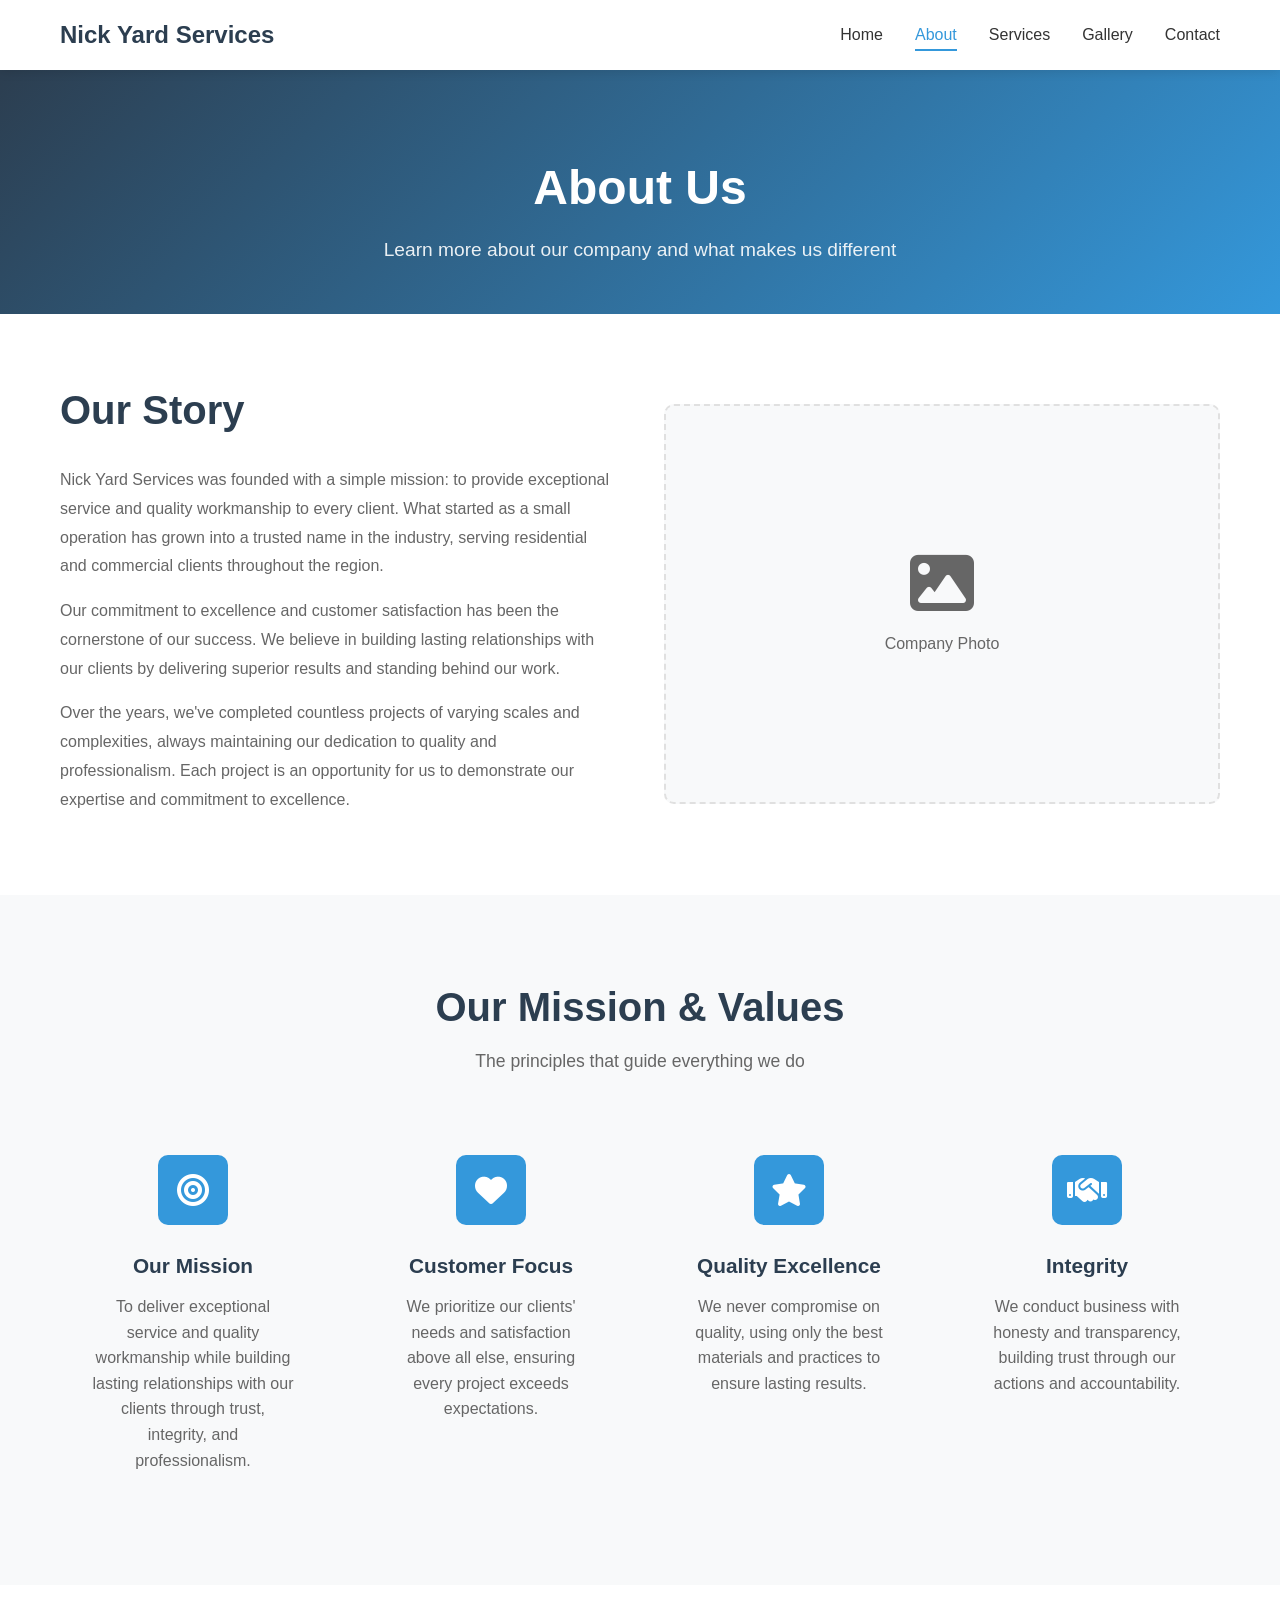
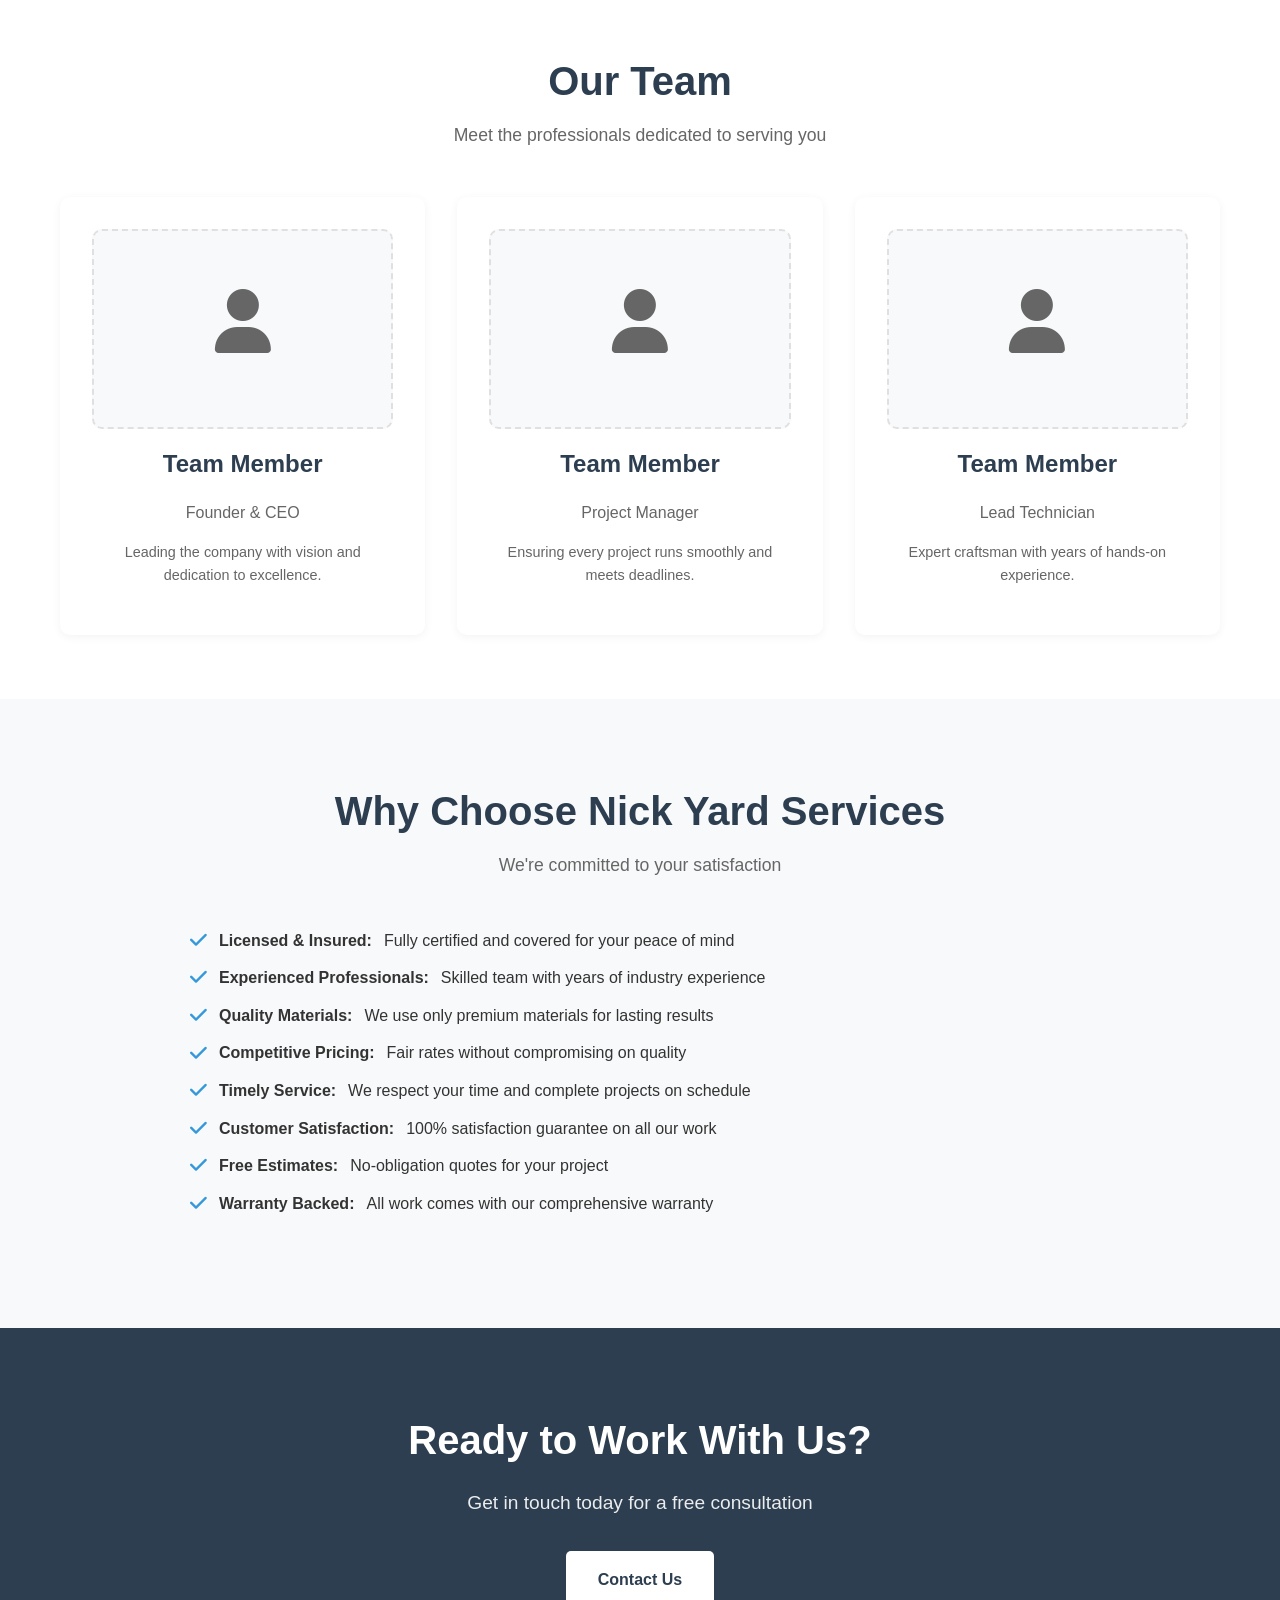
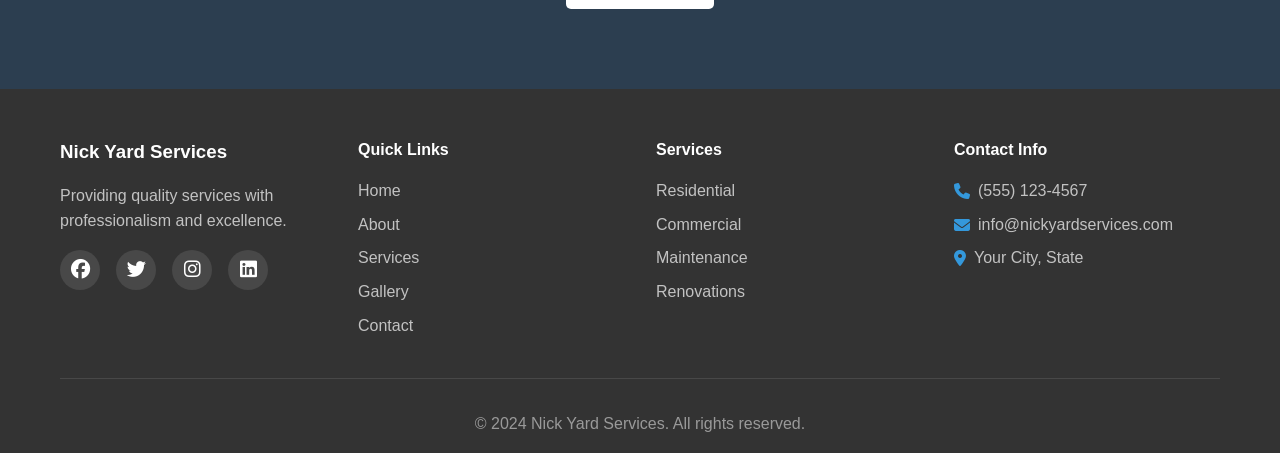
==== about.html @ c7e926fc "Refactor code: Remove inline styles and improve maintainability Co-authored-by: ItzKarthik82 <150165" ====
<!DOCTYPE html>
<html lang="en">
<head>
    <meta charset="UTF-8">
    <meta name="viewport" content="width=device-width, initial-scale=1.0">
    <meta name="description" content="Learn about Nick Yard Services - Our story, mission, and team">
    <title>About Us - Nick Yard Services</title>
    <link rel="stylesheet" href="css/style.css">
    <link rel="stylesheet" href="https://cdnjs.cloudflare.com/ajax/libs/font-awesome/6.4.0/css/all.min.css">
</head>
<body>
    <!-- Header -->
    <header class="header">
        <nav class="navbar">
            <div class="container">
                <div class="nav-wrapper">
                    <div class="logo">
                        <a href="index.html">
                            <h2>Nick Yard Services</h2>
                        </a>
                    </div>
                    <ul class="nav-menu">
                        <li><a href="index.html">Home</a></li>
                        <li><a href="about.html" class="active">About</a></li>
                        <li><a href="services.html">Services</a></li>
                        <li><a href="gallery.html">Gallery</a></li>
                        <li><a href="contact.html">Contact</a></li>
                    </ul>
                    <div class="hamburger">
                        <span></span>
                        <span></span>
                        <span></span>
                    </div>
                </div>
            </div>
        </nav>
    </header>

    <!-- Page Header -->
    <section class="page-header">
        <div class="container">
            <h1>About Us</h1>
            <p>Learn more about our company and what makes us different</p>
        </div>
    </section>

    <!-- About Content -->
    <section class="content-section">
        <div class="container">
            <div class="about-wrapper">
                <div class="about-content">
                    <h2>Our Story</h2>
                    <p>Nick Yard Services was founded with a simple mission: to provide exceptional service and quality workmanship to every client. What started as a small operation has grown into a trusted name in the industry, serving residential and commercial clients throughout the region.</p>
                    <p>Our commitment to excellence and customer satisfaction has been the cornerstone of our success. We believe in building lasting relationships with our clients by delivering superior results and standing behind our work.</p>
                    <p>Over the years, we've completed countless projects of varying scales and complexities, always maintaining our dedication to quality and professionalism. Each project is an opportunity for us to demonstrate our expertise and commitment to excellence.</p>
                </div>
                <div class="about-image">
                    <div class="image-placeholder">
                        <i class="fas fa-image"></i>
                        <p>Company Photo</p>
                    </div>
                </div>
            </div>
        </div>
    </section>

    <!-- Mission & Values -->
    <section class="why-choose">
        <div class="container">
            <div class="section-header">
                <h2>Our Mission & Values</h2>
                <p>The principles that guide everything we do</p>
            </div>
            <div class="features-grid">
                <div class="feature-item">
                    <div class="feature-icon">
                        <i class="fas fa-bullseye"></i>
                    </div>
                    <h3>Our Mission</h3>
                    <p>To deliver exceptional service and quality workmanship while building lasting relationships with our clients through trust, integrity, and professionalism.</p>
                </div>
                <div class="feature-item">
                    <div class="feature-icon">
                        <i class="fas fa-heart"></i>
                    </div>
                    <h3>Customer Focus</h3>
                    <p>We prioritize our clients' needs and satisfaction above all else, ensuring every project exceeds expectations.</p>
                </div>
                <div class="feature-item">
                    <div class="feature-icon">
                        <i class="fas fa-star"></i>
                    </div>
                    <h3>Quality Excellence</h3>
                    <p>We never compromise on quality, using only the best materials and practices to ensure lasting results.</p>
                </div>
                <div class="feature-item">
                    <div class="feature-icon">
                        <i class="fas fa-handshake"></i>
                    </div>
                    <h3>Integrity</h3>
                    <p>We conduct business with honesty and transparency, building trust through our actions and accountability.</p>
                </div>
            </div>
        </div>
    </section>

    <!-- Team Section -->
    <section class="content-section">
        <div class="container">
            <div class="section-header">
                <h2>Our Team</h2>
                <p>Meet the professionals dedicated to serving you</p>
            </div>
            <div class="services-grid">
                <div class="service-card">
                    <div class="image-placeholder" style="height: 200px; margin-bottom: 1rem;">
                        <i class="fas fa-user"></i>
                    </div>
                    <h3>Team Member</h3>
                    <p>Founder & CEO</p>
                    <p style="margin-top: 1rem; font-size: 0.9rem;">Leading the company with vision and dedication to excellence.</p>
                </div>
                <div class="service-card">
                    <div class="image-placeholder" style="height: 200px; margin-bottom: 1rem;">
                        <i class="fas fa-user"></i>
                    </div>
                    <h3>Team Member</h3>
                    <p>Project Manager</p>
                    <p style="margin-top: 1rem; font-size: 0.9rem;">Ensuring every project runs smoothly and meets deadlines.</p>
                </div>
                <div class="service-card">
                    <div class="image-placeholder" style="height: 200px; margin-bottom: 1rem;">
                        <i class="fas fa-user"></i>
                    </div>
                    <h3>Team Member</h3>
                    <p>Lead Technician</p>
                    <p style="margin-top: 1rem; font-size: 0.9rem;">Expert craftsman with years of hands-on experience.</p>
                </div>
            </div>
        </div>
    </section>

    <!-- Why Choose Us -->
    <section class="about bg-light-section">
        <div class="container">
            <div class="section-header">
                <h2>Why Choose Nick Yard Services</h2>
                <p>We're committed to your satisfaction</p>
            </div>
            <div class="content-wrapper">
                <div class="about-features">
                    <li><i class="fas fa-check"></i> <strong>Licensed & Insured:</strong> Fully certified and covered for your peace of mind</li>
                    <li><i class="fas fa-check"></i> <strong>Experienced Professionals:</strong> Skilled team with years of industry experience</li>
                    <li><i class="fas fa-check"></i> <strong>Quality Materials:</strong> We use only premium materials for lasting results</li>
                    <li><i class="fas fa-check"></i> <strong>Competitive Pricing:</strong> Fair rates without compromising on quality</li>
                    <li><i class="fas fa-check"></i> <strong>Timely Service:</strong> We respect your time and complete projects on schedule</li>
                    <li><i class="fas fa-check"></i> <strong>Customer Satisfaction:</strong> 100% satisfaction guarantee on all our work</li>
                    <li><i class="fas fa-check"></i> <strong>Free Estimates:</strong> No-obligation quotes for your project</li>
                    <li><i class="fas fa-check"></i> <strong>Warranty Backed:</strong> All work comes with our comprehensive warranty</li>
                </div>
            </div>
        </div>
    </section>

    <!-- CTA Section -->
    <section class="cta">
        <div class="container">
            <div class="cta-content">
                <h2>Ready to Work With Us?</h2>
                <p>Get in touch today for a free consultation</p>
                <a href="contact.html" class="btn btn-light">Contact Us</a>
            </div>
        </div>
    </section>

    <!-- Footer -->
    <footer class="footer">
        <div class="container">
            <div class="footer-grid">
                <div class="footer-column">
                    <h3>Nick Yard Services</h3>
                    <p>Providing quality services with professionalism and excellence.</p>
                    <div class="social-links">
                        <a href="#"><i class="fab fa-facebook"></i></a>
                        <a href="#"><i class="fab fa-twitter"></i></a>
                        <a href="#"><i class="fab fa-instagram"></i></a>
                        <a href="#"><i class="fab fa-linkedin"></i></a>
                    </div>
                </div>
                <div class="footer-column">
                    <h4>Quick Links</h4>
                    <ul>
                        <li><a href="index.html">Home</a></li>
                        <li><a href="about.html">About</a></li>
                        <li><a href="services.html">Services</a></li>
                        <li><a href="gallery.html">Gallery</a></li>
                        <li><a href="contact.html">Contact</a></li>
                    </ul>
                </div>
                <div class="footer-column">
                    <h4>Services</h4>
                    <ul>
                        <li><a href="services.html">Residential</a></li>
                        <li><a href="services.html">Commercial</a></li>
                        <li><a href="services.html">Maintenance</a></li>
                        <li><a href="services.html">Renovations</a></li>
                    </ul>
                </div>
                <div class="footer-column">
                    <h4>Contact Info</h4>
                    <ul class="contact-info">
                        <li><i class="fas fa-phone"></i> (555) 123-4567</li>
                        <li><i class="fas fa-envelope"></i> info@nickyardservices.com</li>
                        <li><i class="fas fa-map-marker-alt"></i> Your City, State</li>
                    </ul>
                </div>
            </div>
            <div class="footer-bottom">
                <p>&copy; 2024 Nick Yard Services. All rights reserved.</p>
            </div>
        </div>
    </footer>

    <script src="js/script.js"></script>
</body>
</html>
---- css/style.css ----
/* ===== CSS Reset & Base Styles ===== */
* {
    margin: 0;
    padding: 0;
    box-sizing: border-box;
}

:root {
    --primary-color: #2c3e50;
    --secondary-color: #3498db;
    --accent-color: #e74c3c;
    --text-dark: #333;
    --text-light: #666;
    --bg-light: #f8f9fa;
    --bg-white: #ffffff;
    --border-color: #e0e0e0;
    --transition: all 0.3s ease;
}

body {
    font-family: 'Segoe UI', Tahoma, Geneva, Verdana, sans-serif;
    line-height: 1.6;
    color: var(--text-dark);
    overflow-x: hidden;
}

.container {
    max-width: 1200px;
    margin: 0 auto;
    padding: 0 20px;
}

a {
    text-decoration: none;
    color: inherit;
    transition: var(--transition);
}

ul {
    list-style: none;
}

img {
    max-width: 100%;
    height: auto;
    display: block;
}

/* ===== Header & Navigation ===== */
.header {
    background: var(--bg-white);
    box-shadow: 0 2px 10px rgba(0, 0, 0, 0.1);
    position: sticky;
    top: 0;
    z-index: 1000;
}

.navbar {
    padding: 1rem 0;
}

.nav-wrapper {
    display: flex;
    justify-content: space-between;
    align-items: center;
}

.logo h2 {
    color: var(--primary-color);
    font-size: 1.5rem;
    font-weight: 700;
}

.logo a:hover h2 {
    color: var(--secondary-color);
}

.nav-menu {
    display: flex;
    gap: 2rem;
}

.nav-menu a {
    color: var(--text-dark);
    font-weight: 500;
    padding: 0.5rem 0;
    position: relative;
}

.nav-menu a::after {
    content: '';
    position: absolute;
    bottom: 0;
    left: 0;
    width: 0;
    height: 2px;
    background: var(--secondary-color);
    transition: var(--transition);
}

.nav-menu a:hover::after,
.nav-menu a.active::after {
    width: 100%;
}

.nav-menu a:hover,
.nav-menu a.active {
    color: var(--secondary-color);
}

.hamburger {
    display: none;
    flex-direction: column;
    cursor: pointer;
    gap: 5px;
}

.hamburger span {
    width: 25px;
    height: 3px;
    background: var(--primary-color);
    transition: var(--transition);
}

/* ===== Hero Section ===== */
.hero {
    position: relative;
    height: 600px;
    display: flex;
    align-items: center;
    justify-content: center;
    background: linear-gradient(135deg, var(--primary-color) 0%, var(--secondary-color) 100%);
    color: white;
    text-align: center;
}

.hero-overlay {
    position: absolute;
    top: 0;
    left: 0;
    width: 100%;
    height: 100%;
    background: rgba(0, 0, 0, 0.3);
}

.hero-content {
    position: relative;
    z-index: 1;
    max-width: 800px;
}

.hero-title {
    font-size: 3rem;
    font-weight: 700;
    margin-bottom: 1rem;
    animation: fadeInUp 0.8s ease;
}

.hero-subtitle {
    font-size: 1.25rem;
    margin-bottom: 2rem;
    opacity: 0.9;
    animation: fadeInUp 1s ease;
}

.hero-buttons {
    display: flex;
    gap: 1rem;
    justify-content: center;
    flex-wrap: wrap;
    animation: fadeInUp 1.2s ease;
}

@keyframes fadeInUp {
    from {
        opacity: 0;
        transform: translateY(30px);
    }
    to {
        opacity: 1;
        transform: translateY(0);
    }
}

/* ===== Buttons ===== */
.btn {
    display: inline-block;
    padding: 1rem 2rem;
    border-radius: 5px;
    font-weight: 600;
    cursor: pointer;
    transition: var(--transition);
    border: none;
    font-size: 1rem;
}

.btn-primary {
    background: var(--accent-color);
    color: white;
}

.btn-primary:hover {
    background: #c0392b;
    transform: translateY(-2px);
    box-shadow: 0 5px 15px rgba(231, 76, 60, 0.3);
}

.btn-secondary {
    background: transparent;
    color: white;
    border: 2px solid white;
}

.btn-secondary:hover {
    background: white;
    color: var(--primary-color);
}

.btn-light {
    background: white;
    color: var(--primary-color);
}

.btn-light:hover {
    background: var(--bg-light);
    transform: translateY(-2px);
}

/* ===== Sections ===== */
section {
    padding: 5rem 0;
}

.section-header {
    text-align: center;
    margin-bottom: 3rem;
}

.section-header h2 {
    font-size: 2.5rem;
    color: var(--primary-color);
    margin-bottom: 0.5rem;
}

.section-header p {
    font-size: 1.1rem;
    color: var(--text-light);
    max-width: 600px;
    margin: 0 auto;
}

/* ===== Services Section ===== */
.services {
    background: var(--bg-light);
}

.services-grid {
    display: grid;
    grid-template-columns: repeat(auto-fit, minmax(250px, 1fr));
    gap: 2rem;
}

.service-card {
    background: white;
    padding: 2rem;
    border-radius: 10px;
    text-align: center;
    transition: var(--transition);
    box-shadow: 0 2px 10px rgba(0, 0, 0, 0.05);
}

.service-card:hover {
    transform: translateY(-10px);
    box-shadow: 0 10px 30px rgba(0, 0, 0, 0.15);
}

.service-icon {
    width: 80px;
    height: 80px;
    margin: 0 auto 1.5rem;
    background: var(--secondary-color);
    border-radius: 50%;
    display: flex;
    align-items: center;
    justify-content: center;
    font-size: 2rem;
    color: white;
}

.service-card h3 {
    font-size: 1.5rem;
    margin-bottom: 1rem;
    color: var(--primary-color);
}

.service-card p {
    color: var(--text-light);
    margin-bottom: 1rem;
}

.service-link {
    color: var(--secondary-color);
    font-weight: 600;
    display: inline-flex;
    align-items: center;
    gap: 0.5rem;
}

.service-link:hover {
    gap: 1rem;
}

/* ===== About Section ===== */
.about-wrapper {
    display: grid;
    grid-template-columns: 1fr 1fr;
    gap: 3rem;
    align-items: center;
}

.about-content h2 {
    font-size: 2.5rem;
    color: var(--primary-color);
    margin-bottom: 1.5rem;
}

.about-content p {
    color: var(--text-light);
    margin-bottom: 1rem;
    line-height: 1.8;
}

.about-features {
    margin: 2rem 0;
}

.about-features li {
    display: flex;
    align-items: center;
    gap: 0.75rem;
    margin-bottom: 0.75rem;
    color: var(--text-dark);
}

.about-features i {
    color: var(--secondary-color);
    font-size: 1.2rem;
}

.about-image {
    display: flex;
    justify-content: center;
}

.image-placeholder {
    width: 100%;
    height: 400px;
    background: var(--bg-light);
    border-radius: 10px;
    display: flex;
    flex-direction: column;
    align-items: center;
    justify-content: center;
    color: var(--text-light);
    border: 2px dashed var(--border-color);
}

.image-placeholder i {
    font-size: 4rem;
    margin-bottom: 1rem;
}

/* ===== Why Choose Us Section ===== */
.why-choose {
    background: var(--bg-light);
}

.features-grid {
    display: grid;
    grid-template-columns: repeat(auto-fit, minmax(250px, 1fr));
    gap: 2rem;
}

.feature-item {
    text-align: center;
    padding: 2rem;
}

.feature-icon {
    width: 70px;
    height: 70px;
    margin: 0 auto 1.5rem;
    background: var(--secondary-color);
    border-radius: 10px;
    display: flex;
    align-items: center;
    justify-content: center;
    font-size: 2rem;
    color: white;
}

.feature-item h3 {
    font-size: 1.3rem;
    margin-bottom: 0.75rem;
    color: var(--primary-color);
}

.feature-item p {
    color: var(--text-light);
}

/* ===== Testimonials Section ===== */
.testimonials-grid {
    display: grid;
    grid-template-columns: repeat(auto-fit, minmax(300px, 1fr));
    gap: 2rem;
}

.testimonial-card {
    background: white;
    padding: 2rem;
    border-radius: 10px;
    box-shadow: 0 2px 10px rgba(0, 0, 0, 0.1);
}

.testimonial-rating {
    color: #ffc107;
    margin-bottom: 1rem;
    font-size: 1.2rem;
}

.testimonial-text {
    color: var(--text-dark);
    font-style: italic;
    margin-bottom: 1.5rem;
    line-height: 1.8;
}

.testimonial-author h4 {
    color: var(--primary-color);
    margin-bottom: 0.25rem;
}

.testimonial-author span {
    color: var(--text-light);
    font-size: 0.9rem;
}

/* ===== CTA Section ===== */
.cta {
    background: var(--primary-color);
    color: white;
    text-align: center;
}

.cta-content h2 {
    font-size: 2.5rem;
    margin-bottom: 1rem;
}

.cta-content p {
    font-size: 1.2rem;
    margin-bottom: 2rem;
    opacity: 0.9;
}

/* ===== Footer ===== */
.footer {
    background: var(--text-dark);
    color: white;
    padding: 3rem 0 1rem;
}

.footer-grid {
    display: grid;
    grid-template-columns: repeat(auto-fit, minmax(250px, 1fr));
    gap: 2rem;
    margin-bottom: 2rem;
}

.footer-column h3,
.footer-column h4 {
    margin-bottom: 1rem;
}

.footer-column p {
    color: rgba(255, 255, 255, 0.7);
    margin-bottom: 1rem;
}

.footer-column ul li {
    margin-bottom: 0.5rem;
}

.footer-column ul li a {
    color: rgba(255, 255, 255, 0.7);
}

.footer-column ul li a:hover {
    color: white;
    padding-left: 5px;
}

.social-links {
    display: flex;
    gap: 1rem;
    margin-top: 1rem;
}

.social-links a {
    width: 40px;
    height: 40px;
    background: rgba(255, 255, 255, 0.1);
    border-radius: 50%;
    display: flex;
    align-items: center;
    justify-content: center;
    font-size: 1.2rem;
}

.social-links a:hover {
    background: var(--secondary-color);
    transform: translateY(-3px);
}

.contact-info li {
    display: flex;
    align-items: center;
    gap: 0.5rem;
    color: rgba(255, 255, 255, 0.7);
    margin-bottom: 0.75rem;
}

.contact-info i {
    color: var(--secondary-color);
}

.footer-bottom {
    text-align: center;
    padding-top: 2rem;
    border-top: 1px solid rgba(255, 255, 255, 0.1);
}

.footer-bottom p {
    color: rgba(255, 255, 255, 0.5);
}

/* ===== Page-specific Styles ===== */
.page-header {
    background: linear-gradient(135deg, var(--primary-color) 0%, var(--secondary-color) 100%);
    color: white;
    padding: 5rem 0 3rem;
    text-align: center;
}

.page-header h1 {
    font-size: 3rem;
    margin-bottom: 0.5rem;
}

.page-header p {
    font-size: 1.2rem;
    opacity: 0.9;
}

.content-section {
    padding: 4rem 0;
}

.content-wrapper {
    max-width: 900px;
    margin: 0 auto;
}

/* ===== Gallery Grid ===== */
.gallery-grid {
    display: grid;
    grid-template-columns: repeat(auto-fill, minmax(300px, 1fr));
    gap: 1.5rem;
}

.gallery-item {
    position: relative;
    overflow: hidden;
    border-radius: 10px;
    height: 250px;
    cursor: pointer;
}

.gallery-item .image-placeholder {
    height: 100%;
    transition: var(--transition);
}

.gallery-item:hover .image-placeholder {
    transform: scale(1.1);
}

.gallery-filter {
    text-align: center;
    margin-bottom: 2rem;
}

.filter-btn {
    background: transparent;
    color: var(--primary-color);
    border: 2px solid var(--border-color);
    padding: 0.75rem 1.5rem;
    margin: 0.5rem;
    border-radius: 5px;
    cursor: pointer;
    font-size: 1rem;
    transition: var(--transition);
}

.filter-btn.active {
    background: var(--secondary-color);
    color: white;
    border: 2px solid var(--secondary-color);
}

.filter-btn:hover {
    background: var(--secondary-color);
    color: white;
    border-color: var(--secondary-color);
}

.gallery-info {
    padding: 1rem;
    text-align: center;
}

/* ===== Contact Form ===== */
.contact-container {
    display: grid;
    grid-template-columns: 1fr 1fr;
    gap: 3rem;
}

.contact-form {
    background: white;
    padding: 2rem;
    border-radius: 10px;
    box-shadow: 0 2px 10px rgba(0, 0, 0, 0.1);
}

.form-group {
    margin-bottom: 1.5rem;
}

.form-group label {
    display: block;
    margin-bottom: 0.5rem;
    color: var(--text-dark);
    font-weight: 500;
}

.form-group input,
.form-group textarea,
.form-group select {
    width: 100%;
    padding: 0.75rem;
    border: 1px solid var(--border-color);
    border-radius: 5px;
    font-family: inherit;
    font-size: 1rem;
    transition: var(--transition);
}

.form-group input:focus,
.form-group textarea:focus,
.form-group select:focus {
    outline: none;
    border-color: var(--secondary-color);
}

.form-group textarea {
    min-height: 150px;
    resize: vertical;
}

.contact-info-section {
    background: var(--bg-light);
    padding: 2rem;
    border-radius: 10px;
}

.contact-info-section h3 {
    color: var(--primary-color);
    margin-bottom: 1.5rem;
}

.contact-detail {
    display: flex;
    align-items: flex-start;
    gap: 1rem;
    margin-bottom: 1.5rem;
}

.contact-detail i {
    color: var(--secondary-color);
    font-size: 1.5rem;
    margin-top: 0.25rem;
}

.contact-detail-text h4 {
    color: var(--primary-color);
    margin-bottom: 0.25rem;
}

.contact-detail-text p {
    color: var(--text-light);
}

/* ===== Services Detail ===== */
.services-detail-grid {
    display: grid;
    grid-template-columns: repeat(auto-fit, minmax(300px, 1fr));
    gap: 2rem;
    margin-top: 3rem;
}

.service-detail-card {
    background: white;
    padding: 2rem;
    border-radius: 10px;
    box-shadow: 0 2px 10px rgba(0, 0, 0, 0.1);
}

.service-detail-card h3 {
    color: var(--primary-color);
    margin-bottom: 1rem;
    font-size: 1.5rem;
}

.service-detail-card ul {
    list-style: none;
}

.service-detail-card ul li {
    padding: 0.5rem 0;
    color: var(--text-light);
    display: flex;
    align-items: center;
    gap: 0.5rem;
}

.service-detail-card ul li::before {
    content: "✓";
    color: var(--secondary-color);
    font-weight: bold;
}

.bg-light-section {
    background: var(--bg-light);
}

/* ===== Responsive Design ===== */
@media (max-width: 768px) {
    .hamburger {
        display: flex;
    }

    .nav-menu {
        position: fixed;
        left: -100%;
        top: 70px;
        flex-direction: column;
        background: white;
        width: 100%;
        text-align: center;
        transition: 0.3s;
        box-shadow: 0 10px 27px rgba(0, 0, 0, 0.05);
        padding: 2rem 0;
        gap: 0;
    }

    .nav-menu.active {
        left: 0;
    }

    .nav-menu li {
        padding: 1rem 0;
    }

    .hero-title {
        font-size: 2rem;
    }

    .hero-subtitle {
        font-size: 1rem;
    }

    .section-header h2 {
        font-size: 2rem;
    }

    .about-wrapper {
        grid-template-columns: 1fr;
    }

    .contact-container {
        grid-template-columns: 1fr;
    }

    .page-header h1 {
        font-size: 2rem;
    }

    .services-grid,
    .features-grid,
    .testimonials-grid,
    .services-detail-grid {
        grid-template-columns: 1fr;
    }

    .gallery-grid {
        grid-template-columns: 1fr;
    }
}

@media (max-width: 480px) {
    .hero {
        height: 500px;
    }

    .hero-title {
        font-size: 1.5rem;
    }

    .hero-buttons {
        flex-direction: column;
    }

    .btn {
        width: 100%;
        text-align: center;
    }

    section {
        padding: 3rem 0;
    }

    .footer-grid {
        grid-template-columns: 1fr;
    }
}
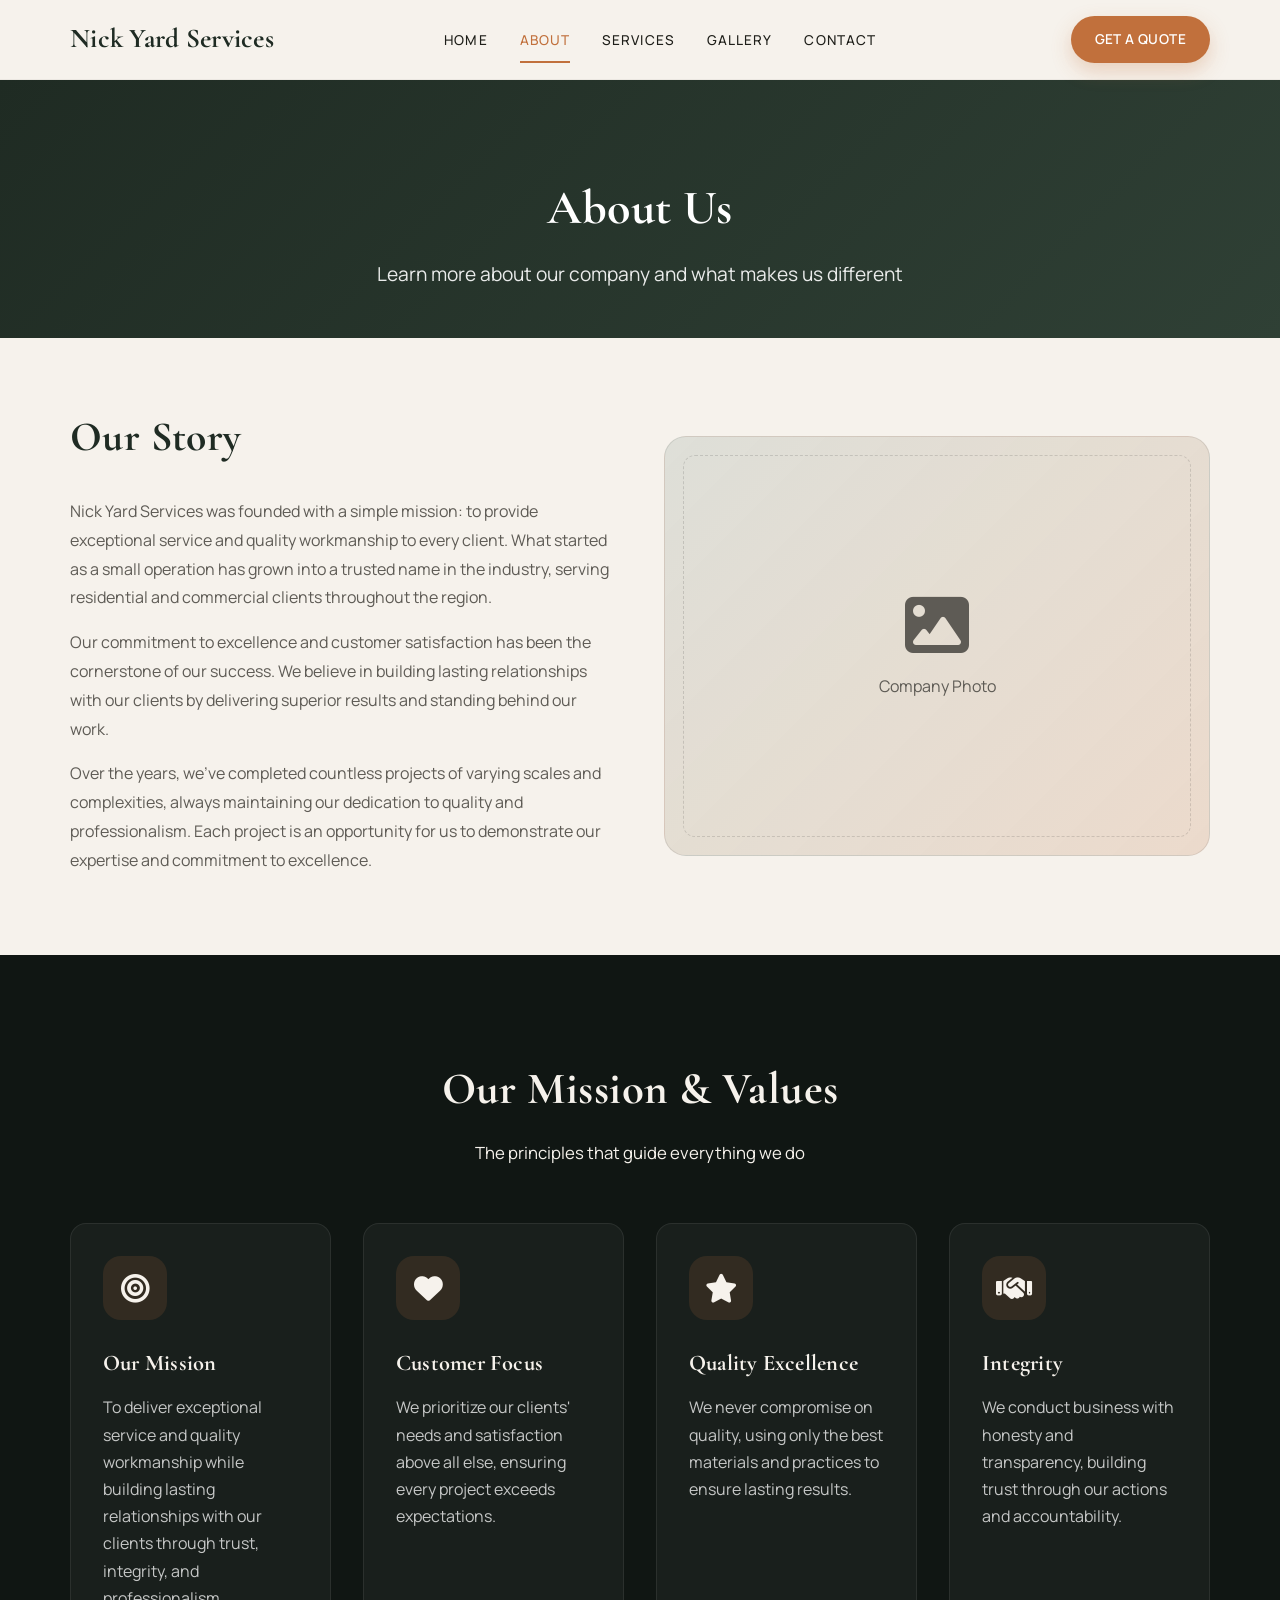
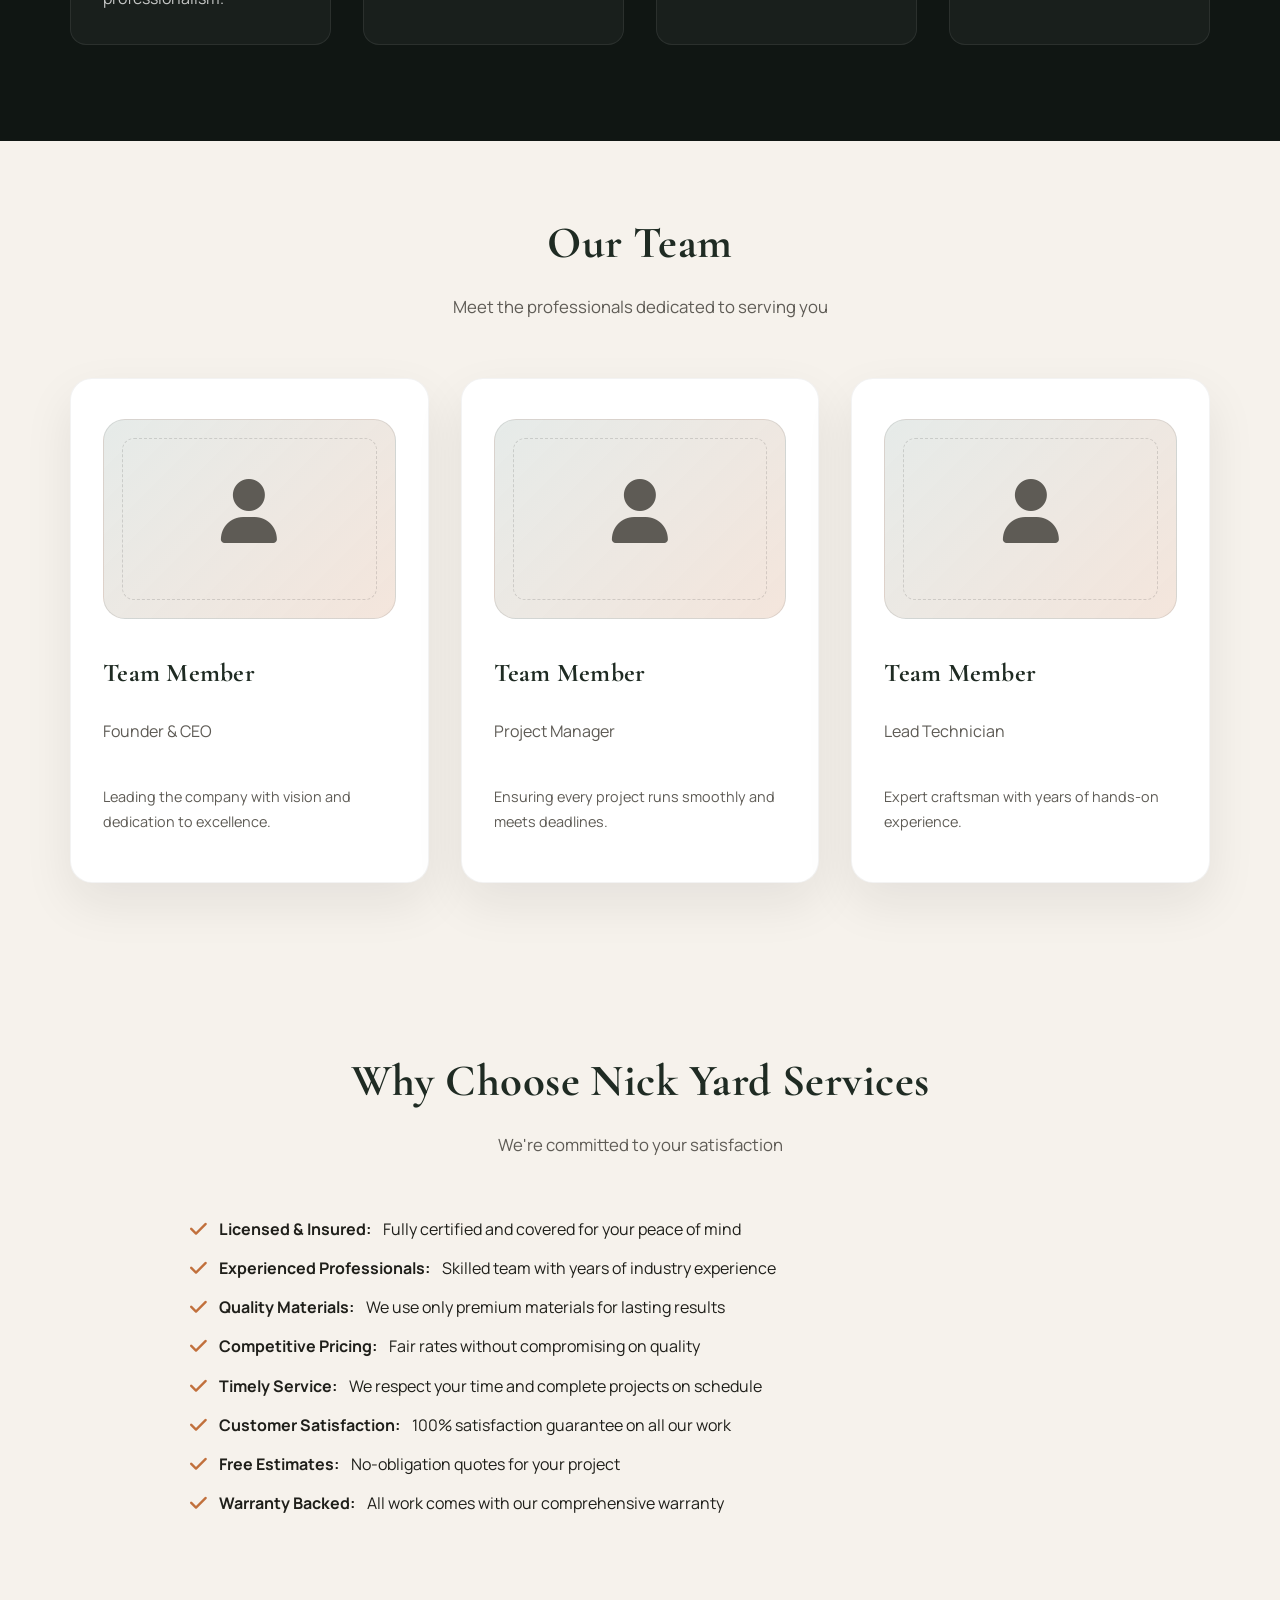
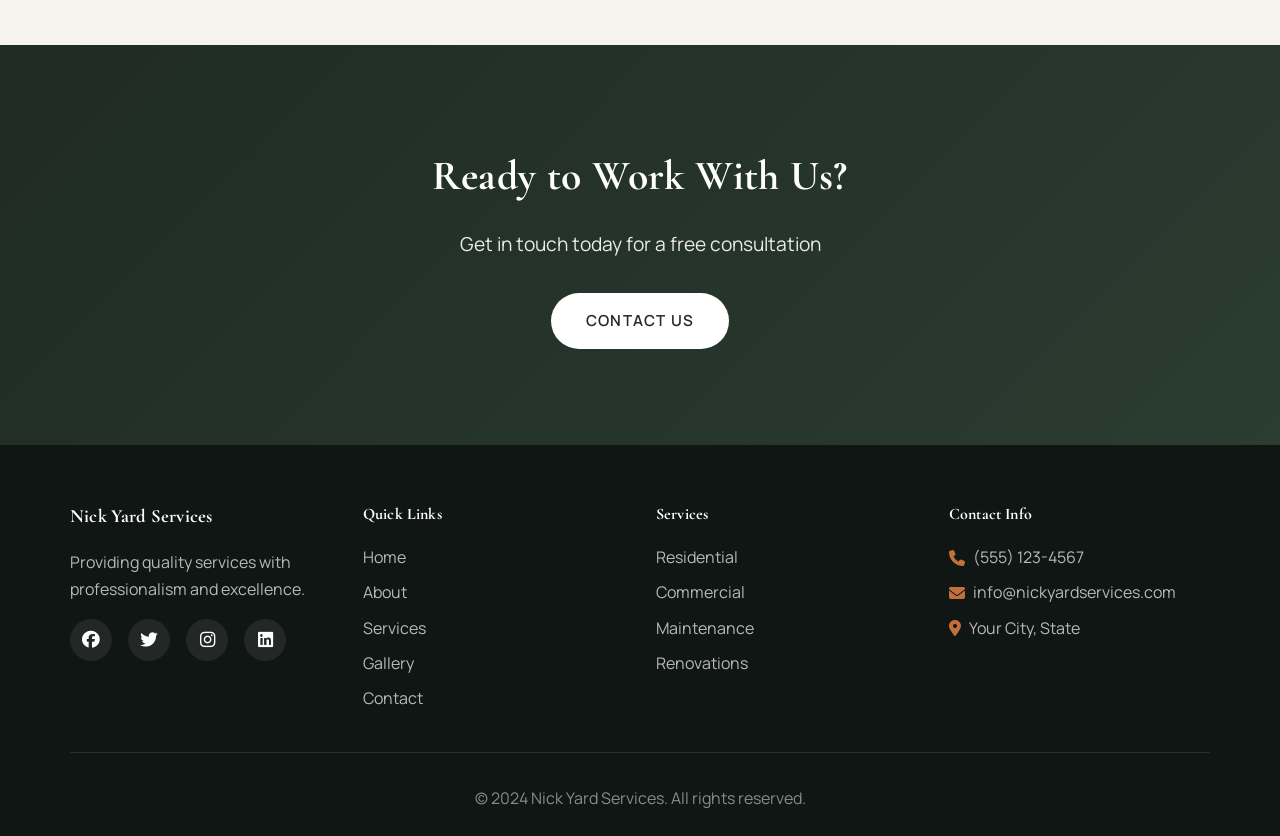
==== commit 537bca05: "Some Aesthetics added" ====
--- a/about.html
+++ b/about.html
@@ -6,6 +6,9 @@
     <meta name="description" content="Learn about Nick Yard Services - Our story, mission, and team">
     <title>About Us - Nick Yard Services</title>
     <link rel="stylesheet" href="css/style.css">
+    <link rel="preconnect" href="https://fonts.googleapis.com">
+    <link rel="preconnect" href="https://fonts.gstatic.com" crossorigin>
+    <link href="https://fonts.googleapis.com/css2?family=Cormorant+Garamond:wght@500;600;700&family=Manrope:wght@300;400;500;600;700&display=swap" rel="stylesheet">
     <link rel="stylesheet" href="https://cdnjs.cloudflare.com/ajax/libs/font-awesome/6.4.0/css/all.min.css">
 </head>
 <body>
@@ -26,6 +29,7 @@
                         <li><a href="gallery.html">Gallery</a></li>
                         <li><a href="contact.html">Contact</a></li>
                     </ul>
+                    <a href="contact.html" class="nav-cta">Get a Quote</a>
                     <div class="hamburger">
                         <span></span>
                         <span></span>
@@ -113,7 +117,7 @@
             </div>
             <div class="services-grid">
                 <div class="service-card">
-                    <div class="image-placeholder" style="height: 200px; margin-bottom: 1rem;">
+                    <div class="image-placeholder team-member-image">
                         <i class="fas fa-user"></i>
                     </div>
                     <h3>Team Member</h3>
@@ -121,7 +125,7 @@
                     <p style="margin-top: 1rem; font-size: 0.9rem;">Leading the company with vision and dedication to excellence.</p>
                 </div>
                 <div class="service-card">
-                    <div class="image-placeholder" style="height: 200px; margin-bottom: 1rem;">
+                    <div class="image-placeholder team-member-image">
                         <i class="fas fa-user"></i>
                     </div>
                     <h3>Team Member</h3>
@@ -129,7 +133,7 @@
                     <p style="margin-top: 1rem; font-size: 0.9rem;">Ensuring every project runs smoothly and meets deadlines.</p>
                 </div>
                 <div class="service-card">
-                    <div class="image-placeholder" style="height: 200px; margin-bottom: 1rem;">
+                    <div class="image-placeholder team-member-image">
                         <i class="fas fa-user"></i>
                     </div>
                     <h3>Team Member</h3>
--- a/css/style.css
+++ b/css/style.css
@@ -6,26 +6,41 @@
 }
 
 :root {
-    --primary-color: #2c3e50;
-    --secondary-color: #3498db;
-    --accent-color: #e74c3c;
-    --text-dark: #333;
-    --text-light: #666;
-    --bg-light: #f8f9fa;
+    --primary-color: #1f2b23;
+    --secondary-color: #c1703c;
+    --accent-color: #315a4a;
+    --text-dark: #1f1f1a;
+    --text-light: #5e5b55;
+    --bg-light: #f6f2ec;
     --bg-white: #ffffff;
-    --border-color: #e0e0e0;
+    --border-color: #e4dbd0;
+    --shadow-soft: 0 20px 50px rgba(24, 24, 24, 0.08);
+    --shadow-strong: 0 16px 40px rgba(24, 24, 24, 0.18);
+    --radius-lg: 22px;
+    --radius-md: 16px;
+    --radius-sm: 10px;
     --transition: all 0.3s ease;
 }
 
 body {
-    font-family: 'Segoe UI', Tahoma, Geneva, Verdana, sans-serif;
-    line-height: 1.6;
+    font-family: 'Manrope', 'Segoe UI', sans-serif;
+    line-height: 1.7;
     color: var(--text-dark);
+    background: var(--bg-light);
     overflow-x: hidden;
 }
 
+h1,
+h2,
+h3,
+h4,
+.logo h2 {
+    font-family: 'Cormorant Garamond', 'Times New Roman', serif;
+    letter-spacing: 0.01em;
+}
+
 .container {
-    max-width: 1200px;
+    max-width: 1180px;
     margin: 0 auto;
     padding: 0 20px;
 }
@@ -48,8 +63,9 @@
 
 /* ===== Header & Navigation ===== */
 .header {
-    background: var(--bg-white);
-    box-shadow: 0 2px 10px rgba(0, 0, 0, 0.1);
+    background: rgba(246, 242, 236, 0.92);
+    backdrop-filter: blur(10px);
+    border-bottom: 1px solid rgba(34, 34, 34, 0.05);
     position: sticky;
     top: 0;
     z-index: 1000;
@@ -63,11 +79,12 @@
     display: flex;
     justify-content: space-between;
     align-items: center;
+    gap: 1.5rem;
 }
 
 .logo h2 {
     color: var(--primary-color);
-    font-size: 1.5rem;
+    font-size: 1.7rem;
     font-weight: 700;
 }
 
@@ -85,12 +102,15 @@
     font-weight: 500;
     padding: 0.5rem 0;
     position: relative;
+    text-transform: uppercase;
+    letter-spacing: 0.08em;
+    font-size: 0.85rem;
 }
 
 .nav-menu a::after {
     content: '';
     position: absolute;
-    bottom: 0;
+    bottom: -6px;
     left: 0;
     width: 0;
     height: 2px;
@@ -108,6 +128,24 @@
     color: var(--secondary-color);
 }
 
+.nav-cta {
+    margin-left: 1.5rem;
+    padding: 0.75rem 1.5rem;
+    background: var(--secondary-color);
+    color: white;
+    border-radius: 999px;
+    font-weight: 600;
+    letter-spacing: 0.03em;
+    text-transform: uppercase;
+    font-size: 0.85rem;
+    box-shadow: 0 8px 20px rgba(193, 112, 60, 0.28);
+}
+
+.nav-cta:hover {
+    background: #a85f32;
+    transform: translateY(-1px);
+}
+
 .hamburger {
     display: none;
     flex-direction: column;
@@ -125,50 +163,167 @@
 /* ===== Hero Section ===== */
 .hero {
     position: relative;
-    height: 600px;
-    display: flex;
-    align-items: center;
-    justify-content: center;
-    background: linear-gradient(135deg, var(--primary-color) 0%, var(--secondary-color) 100%);
-    color: white;
-    text-align: center;
-}
-
-.hero-overlay {
+    padding: 7rem 0 6rem;
+    color: white;
+    overflow: hidden;
+    background: radial-gradient(circle at top left, rgba(193, 112, 60, 0.25), transparent 60%),
+        linear-gradient(135deg, #1f2b23 0%, #162019 50%, #0f1511 100%);
+}
+
+.hero::before {
+    content: '';
     position: absolute;
-    top: 0;
-    left: 0;
-    width: 100%;
-    height: 100%;
-    background: rgba(0, 0, 0, 0.3);
-}
-
-.hero-content {
+    width: 420px;
+    height: 420px;
+    right: -140px;
+    top: -120px;
+    background: radial-gradient(circle, rgba(255, 255, 255, 0.18), transparent 70%);
+    filter: blur(2px);
+}
+
+.hero::after {
+    content: '';
+    position: absolute;
+    width: 520px;
+    height: 520px;
+    left: -220px;
+    bottom: -240px;
+    border-radius: 50%;
+    background: radial-gradient(circle, rgba(193, 112, 60, 0.35), transparent 70%);
+}
+
+.hero-grid {
     position: relative;
     z-index: 1;
-    max-width: 800px;
+    display: grid;
+    grid-template-columns: minmax(0, 1.2fr) minmax(0, 0.8fr);
+    gap: 3rem;
+    align-items: center;
+}
+
+.hero-copy {
+    max-width: 600px;
 }
 
 .hero-title {
-    font-size: 3rem;
+    font-size: 3.4rem;
     font-weight: 700;
-    margin-bottom: 1rem;
+    margin-bottom: 1.5rem;
+    line-height: 1.05;
     animation: fadeInUp 0.8s ease;
 }
 
 .hero-subtitle {
-    font-size: 1.25rem;
-    margin-bottom: 2rem;
-    opacity: 0.9;
+    font-size: 1.15rem;
+    margin-bottom: 2.5rem;
+    opacity: 0.88;
     animation: fadeInUp 1s ease;
 }
 
 .hero-buttons {
     display: flex;
     gap: 1rem;
-    justify-content: center;
     flex-wrap: wrap;
     animation: fadeInUp 1.2s ease;
+}
+
+.hero-highlights {
+    margin-top: 2rem;
+    display: grid;
+    grid-template-columns: repeat(auto-fit, minmax(170px, 1fr));
+    gap: 1rem;
+}
+
+.highlight {
+    display: flex;
+    align-items: center;
+    gap: 0.75rem;
+    font-size: 0.95rem;
+    color: rgba(255, 255, 255, 0.85);
+}
+
+.highlight i {
+    width: 36px;
+    height: 36px;
+    border-radius: 50%;
+    background: rgba(255, 255, 255, 0.15);
+    display: flex;
+    align-items: center;
+    justify-content: center;
+    font-size: 0.95rem;
+}
+
+.hero-card {
+    background: rgba(255, 255, 255, 0.12);
+    border-radius: var(--radius-lg);
+    padding: 1.5rem;
+    border: 1px solid rgba(255, 255, 255, 0.15);
+    backdrop-filter: blur(6px);
+    animation: fadeInUp 1.1s ease;
+}
+
+.hero-card-inner {
+    background: rgba(16, 21, 17, 0.7);
+    border-radius: var(--radius-lg);
+    padding: 2rem;
+    display: grid;
+    gap: 1.5rem;
+}
+
+.hero-card-title {
+    text-transform: uppercase;
+    letter-spacing: 0.18em;
+    font-size: 0.75rem;
+    color: rgba(255, 255, 255, 0.7);
+}
+
+.hero-stats {
+    display: grid;
+    gap: 1.5rem;
+}
+
+.hero-stat {
+    display: flex;
+    flex-direction: column;
+    gap: 0.25rem;
+}
+
+.stat-value {
+    font-size: 2rem;
+    font-weight: 700;
+    color: #f6f2ec;
+}
+
+.stat-label {
+    text-transform: uppercase;
+    letter-spacing: 0.08em;
+    font-size: 0.75rem;
+    color: rgba(255, 255, 255, 0.65);
+}
+
+.hero-card-footer {
+    display: flex;
+    align-items: center;
+    gap: 0.75rem;
+    padding-top: 1rem;
+    border-top: 1px solid rgba(255, 255, 255, 0.12);
+    color: rgba(255, 255, 255, 0.8);
+    font-size: 0.95rem;
+}
+
+.eyebrow {
+    display: inline-flex;
+    align-items: center;
+    gap: 0.5rem;
+    text-transform: uppercase;
+    letter-spacing: 0.2em;
+    font-size: 0.75rem;
+    color: var(--accent-color);
+    margin-bottom: 1.2rem;
+}
+
+.hero .eyebrow {
+    color: rgba(255, 255, 255, 0.7);
 }
 
 @keyframes fadeInUp {
@@ -184,31 +339,35 @@
 
 /* ===== Buttons ===== */
 .btn {
-    display: inline-block;
-    padding: 1rem 2rem;
-    border-radius: 5px;
+    display: inline-flex;
+    align-items: center;
+    justify-content: center;
+    padding: 0.95rem 2.2rem;
+    border-radius: 999px;
     font-weight: 600;
     cursor: pointer;
     transition: var(--transition);
     border: none;
-    font-size: 1rem;
+    font-size: 0.95rem;
+    text-transform: uppercase;
+    letter-spacing: 0.08em;
 }
 
 .btn-primary {
-    background: var(--accent-color);
-    color: white;
+    background: var(--secondary-color);
+    color: white;
+    box-shadow: 0 12px 25px rgba(193, 112, 60, 0.35);
 }
 
 .btn-primary:hover {
-    background: #c0392b;
+    background: #a85f32;
     transform: translateY(-2px);
-    box-shadow: 0 5px 15px rgba(231, 76, 60, 0.3);
 }
 
 .btn-secondary {
     background: transparent;
     color: white;
-    border: 2px solid white;
+    border: 1px solid rgba(255, 255, 255, 0.6);
 }
 
 .btn-secondary:hover {
@@ -222,30 +381,30 @@
 }
 
 .btn-light:hover {
-    background: var(--bg-light);
+    background: #f1ebe2;
     transform: translateY(-2px);
 }
 
 /* ===== Sections ===== */
 section {
-    padding: 5rem 0;
+    padding: 6rem 0;
 }
 
 .section-header {
     text-align: center;
-    margin-bottom: 3rem;
+    margin-bottom: 3.5rem;
 }
 
 .section-header h2 {
-    font-size: 2.5rem;
-    color: var(--primary-color);
-    margin-bottom: 0.5rem;
+    font-size: 2.8rem;
+    color: var(--primary-color);
+    margin-bottom: 0.75rem;
 }
 
 .section-header p {
-    font-size: 1.1rem;
+    font-size: 1.05rem;
     color: var(--text-light);
-    max-width: 600px;
+    max-width: 640px;
     margin: 0 auto;
 }
 
@@ -262,44 +421,47 @@
 
 .service-card {
     background: white;
-    padding: 2rem;
-    border-radius: 10px;
-    text-align: center;
+    padding: 2.5rem 2rem;
+    border-radius: var(--radius-lg);
+    text-align: left;
     transition: var(--transition);
-    box-shadow: 0 2px 10px rgba(0, 0, 0, 0.05);
+    box-shadow: var(--shadow-soft);
+    border: 1px solid rgba(34, 34, 34, 0.05);
+    display: grid;
+    gap: 1rem;
 }
 
 .service-card:hover {
-    transform: translateY(-10px);
-    box-shadow: 0 10px 30px rgba(0, 0, 0, 0.15);
+    transform: translateY(-8px);
+    box-shadow: var(--shadow-strong);
 }
 
 .service-icon {
-    width: 80px;
-    height: 80px;
-    margin: 0 auto 1.5rem;
-    background: var(--secondary-color);
-    border-radius: 50%;
+    width: 70px;
+    height: 70px;
+    margin-bottom: 0.5rem;
+    background: rgba(49, 90, 74, 0.12);
+    border-radius: 18px;
     display: flex;
     align-items: center;
     justify-content: center;
-    font-size: 2rem;
-    color: white;
+    font-size: 1.8rem;
+    color: var(--accent-color);
 }
 
 .service-card h3 {
-    font-size: 1.5rem;
-    margin-bottom: 1rem;
+    font-size: 1.6rem;
+    margin-bottom: 0.5rem;
     color: var(--primary-color);
 }
 
 .service-card p {
     color: var(--text-light);
-    margin-bottom: 1rem;
+    margin-bottom: 0.5rem;
 }
 
 .service-link {
-    color: var(--secondary-color);
+    color: var(--accent-color);
     font-weight: 600;
     display: inline-flex;
     align-items: center;
@@ -319,7 +481,7 @@
 }
 
 .about-content h2 {
-    font-size: 2.5rem;
+    font-size: 2.6rem;
     color: var(--primary-color);
     margin-bottom: 1.5rem;
 }
@@ -354,15 +516,25 @@
 
 .image-placeholder {
     width: 100%;
-    height: 400px;
-    background: var(--bg-light);
-    border-radius: 10px;
+    height: 420px;
+    background: linear-gradient(135deg, rgba(49, 90, 74, 0.12), rgba(193, 112, 60, 0.18));
+    border-radius: var(--radius-lg);
     display: flex;
     flex-direction: column;
     align-items: center;
     justify-content: center;
     color: var(--text-light);
-    border: 2px dashed var(--border-color);
+    border: 1px solid rgba(34, 34, 34, 0.1);
+    position: relative;
+    overflow: hidden;
+}
+
+.image-placeholder::after {
+    content: '';
+    position: absolute;
+    inset: 18px;
+    border-radius: calc(var(--radius-lg) - 10px);
+    border: 1px dashed rgba(34, 34, 34, 0.15);
 }
 
 .image-placeholder i {
@@ -372,7 +544,14 @@
 
 /* ===== Why Choose Us Section ===== */
 .why-choose {
-    background: var(--bg-light);
+    background: #101613;
+    color: #f6f2ec;
+}
+
+.why-choose .section-header h2,
+.why-choose .section-header p,
+.why-choose .section-header .eyebrow {
+    color: #f6f2ec;
 }
 
 .features-grid {
@@ -382,31 +561,35 @@
 }
 
 .feature-item {
-    text-align: center;
+    text-align: left;
     padding: 2rem;
+    border-radius: var(--radius-md);
+    background: rgba(255, 255, 255, 0.04);
+    border: 1px solid rgba(255, 255, 255, 0.08);
 }
 
 .feature-icon {
-    width: 70px;
-    height: 70px;
-    margin: 0 auto 1.5rem;
-    background: var(--secondary-color);
-    border-radius: 10px;
+    width: 64px;
+    height: 64px;
+    margin: 0 0 1.5rem;
+    background: rgba(193, 112, 60, 0.15);
+    border-radius: 18px;
     display: flex;
     align-items: center;
     justify-content: center;
-    font-size: 2rem;
-    color: white;
-}
+    font-size: 1.8rem;
+    color: #f6f2ec;
+}
+
 
 .feature-item h3 {
-    font-size: 1.3rem;
+    font-size: 1.4rem;
     margin-bottom: 0.75rem;
-    color: var(--primary-color);
+    color: #f6f2ec;
 }
 
 .feature-item p {
-    color: var(--text-light);
+    color: rgba(255, 255, 255, 0.75);
 }
 
 /* ===== Testimonials Section ===== */
@@ -418,15 +601,16 @@
 
 .testimonial-card {
     background: white;
-    padding: 2rem;
-    border-radius: 10px;
-    box-shadow: 0 2px 10px rgba(0, 0, 0, 0.1);
+    padding: 2.5rem;
+    border-radius: var(--radius-lg);
+    box-shadow: var(--shadow-soft);
+    border: 1px solid rgba(34, 34, 34, 0.05);
 }
 
 .testimonial-rating {
-    color: #ffc107;
+    color: #f0b35a;
     margin-bottom: 1rem;
-    font-size: 1.2rem;
+    font-size: 1.1rem;
 }
 
 .testimonial-text {
@@ -448,13 +632,13 @@
 
 /* ===== CTA Section ===== */
 .cta {
-    background: var(--primary-color);
+    background: linear-gradient(135deg, #1f2b23 0%, #2b3c31 100%);
     color: white;
     text-align: center;
 }
 
 .cta-content h2 {
-    font-size: 2.5rem;
+    font-size: 2.6rem;
     margin-bottom: 1rem;
 }
 
@@ -466,9 +650,9 @@
 
 /* ===== Footer ===== */
 .footer {
-    background: var(--text-dark);
-    color: white;
-    padding: 3rem 0 1rem;
+    background: #101613;
+    color: white;
+    padding: 3.5rem 0 1.5rem;
 }
 
 .footer-grid {
@@ -508,14 +692,14 @@
 }
 
 .social-links a {
-    width: 40px;
-    height: 40px;
-    background: rgba(255, 255, 255, 0.1);
+    width: 42px;
+    height: 42px;
+    background: rgba(255, 255, 255, 0.08);
     border-radius: 50%;
     display: flex;
     align-items: center;
     justify-content: center;
-    font-size: 1.2rem;
+    font-size: 1.1rem;
 }
 
 .social-links a:hover {
@@ -547,9 +731,9 @@
 
 /* ===== Page-specific Styles ===== */
 .page-header {
-    background: linear-gradient(135deg, var(--primary-color) 0%, var(--secondary-color) 100%);
-    color: white;
-    padding: 5rem 0 3rem;
+    background: linear-gradient(135deg, #1f2b23 0%, #2f4035 100%);
+    color: white;
+    padding: 5.5rem 0 3rem;
     text-align: center;
 }
 
@@ -604,19 +788,21 @@
 .filter-btn {
     background: transparent;
     color: var(--primary-color);
-    border: 2px solid var(--border-color);
-    padding: 0.75rem 1.5rem;
+    border: 1px solid var(--border-color);
+    padding: 0.75rem 1.6rem;
     margin: 0.5rem;
-    border-radius: 5px;
+    border-radius: 999px;
     cursor: pointer;
-    font-size: 1rem;
+    font-size: 0.95rem;
+    letter-spacing: 0.08em;
+    text-transform: uppercase;
     transition: var(--transition);
 }
 
 .filter-btn.active {
     background: var(--secondary-color);
     color: white;
-    border: 2px solid var(--secondary-color);
+    border: 1px solid var(--secondary-color);
 }
 
 .filter-btn:hover {
@@ -639,9 +825,9 @@
 
 .contact-form {
     background: white;
-    padding: 2rem;
-    border-radius: 10px;
-    box-shadow: 0 2px 10px rgba(0, 0, 0, 0.1);
+    padding: 2.5rem;
+    border-radius: var(--radius-lg);
+    box-shadow: var(--shadow-soft);
 }
 
 .form-group {
@@ -722,9 +908,9 @@
 
 .service-detail-card {
     background: white;
-    padding: 2rem;
-    border-radius: 10px;
-    box-shadow: 0 2px 10px rgba(0, 0, 0, 0.1);
+    padding: 2.25rem;
+    border-radius: var(--radius-lg);
+    box-shadow: var(--shadow-soft);
 }
 
 .service-detail-card h3 {
@@ -753,6 +939,86 @@
 
 .bg-light-section {
     background: var(--bg-light);
+}
+
+.section-title-centered {
+    text-align: center;
+    color: var(--primary-color);
+    margin-bottom: 3rem;
+}
+
+.process-step-icon {
+    background: var(--secondary-color) !important;
+}
+
+.gallery-item-title {
+    color: var(--primary-color);
+}
+
+.gallery-item-description {
+    color: var(--text-light);
+    font-size: 0.9rem;
+}
+
+.team-member-image {
+    height: 200px;
+    margin-bottom: 1rem;
+}
+
+.form-heading {
+    color: var(--primary-color);
+    margin-bottom: 1.5rem;
+}
+
+.btn-full-width {
+    width: 100%;
+}
+
+.form-success {
+    background: #27ae60;
+    color: white;
+    padding: 1rem;
+    border-radius: 5px;
+    margin-top: 1rem;
+    text-align: center;
+}
+
+.form-error {
+    background: var(--accent-color);
+    color: white;
+    padding: 1rem;
+    border-radius: 5px;
+    margin-top: 1rem;
+    text-align: center;
+}
+
+.back-to-top {
+    position: fixed;
+    bottom: 30px;
+    right: 30px;
+    background: var(--secondary-color);
+    color: white;
+    border: none;
+    width: 50px;
+    height: 50px;
+    border-radius: 50%;
+    cursor: pointer;
+    display: none;
+    align-items: center;
+    justify-content: center;
+    font-size: 1.1rem;
+    box-shadow: 0 10px 20px rgba(193, 112, 60, 0.3);
+    transition: var(--transition);
+    z-index: 999;
+}
+
+.back-to-top:hover {
+    transform: translateY(-5px);
+    background: var(--primary-color);
+}
+
+.back-to-top.show {
+    display: flex;
 }
 
 /* ===== Responsive Design ===== */
@@ -766,7 +1032,7 @@
         left: -100%;
         top: 70px;
         flex-direction: column;
-        background: white;
+        background: rgba(246, 242, 236, 0.98);
         width: 100%;
         text-align: center;
         transition: 0.3s;
@@ -775,6 +1041,14 @@
         gap: 0;
     }
 
+    .nav-cta {
+        display: none;
+    }
+
+    .hero-grid {
+        grid-template-columns: 1fr;
+    }
+
     .nav-menu.active {
         left: 0;
     }
@@ -784,7 +1058,7 @@
     }
 
     .hero-title {
-        font-size: 2rem;
+        font-size: 2.4rem;
     }
 
     .hero-subtitle {
@@ -792,7 +1066,7 @@
     }
 
     .section-header h2 {
-        font-size: 2rem;
+        font-size: 2.2rem;
     }
 
     .about-wrapper {
@@ -821,11 +1095,11 @@
 
 @media (max-width: 480px) {
     .hero {
-        height: 500px;
+        padding: 5.5rem 0 4rem;
     }
 
     .hero-title {
-        font-size: 1.5rem;
+        font-size: 2rem;
     }
 
     .hero-buttons {
@@ -838,7 +1112,7 @@
     }
 
     section {
-        padding: 3rem 0;
+        padding: 4rem 0;
     }
 
     .footer-grid {
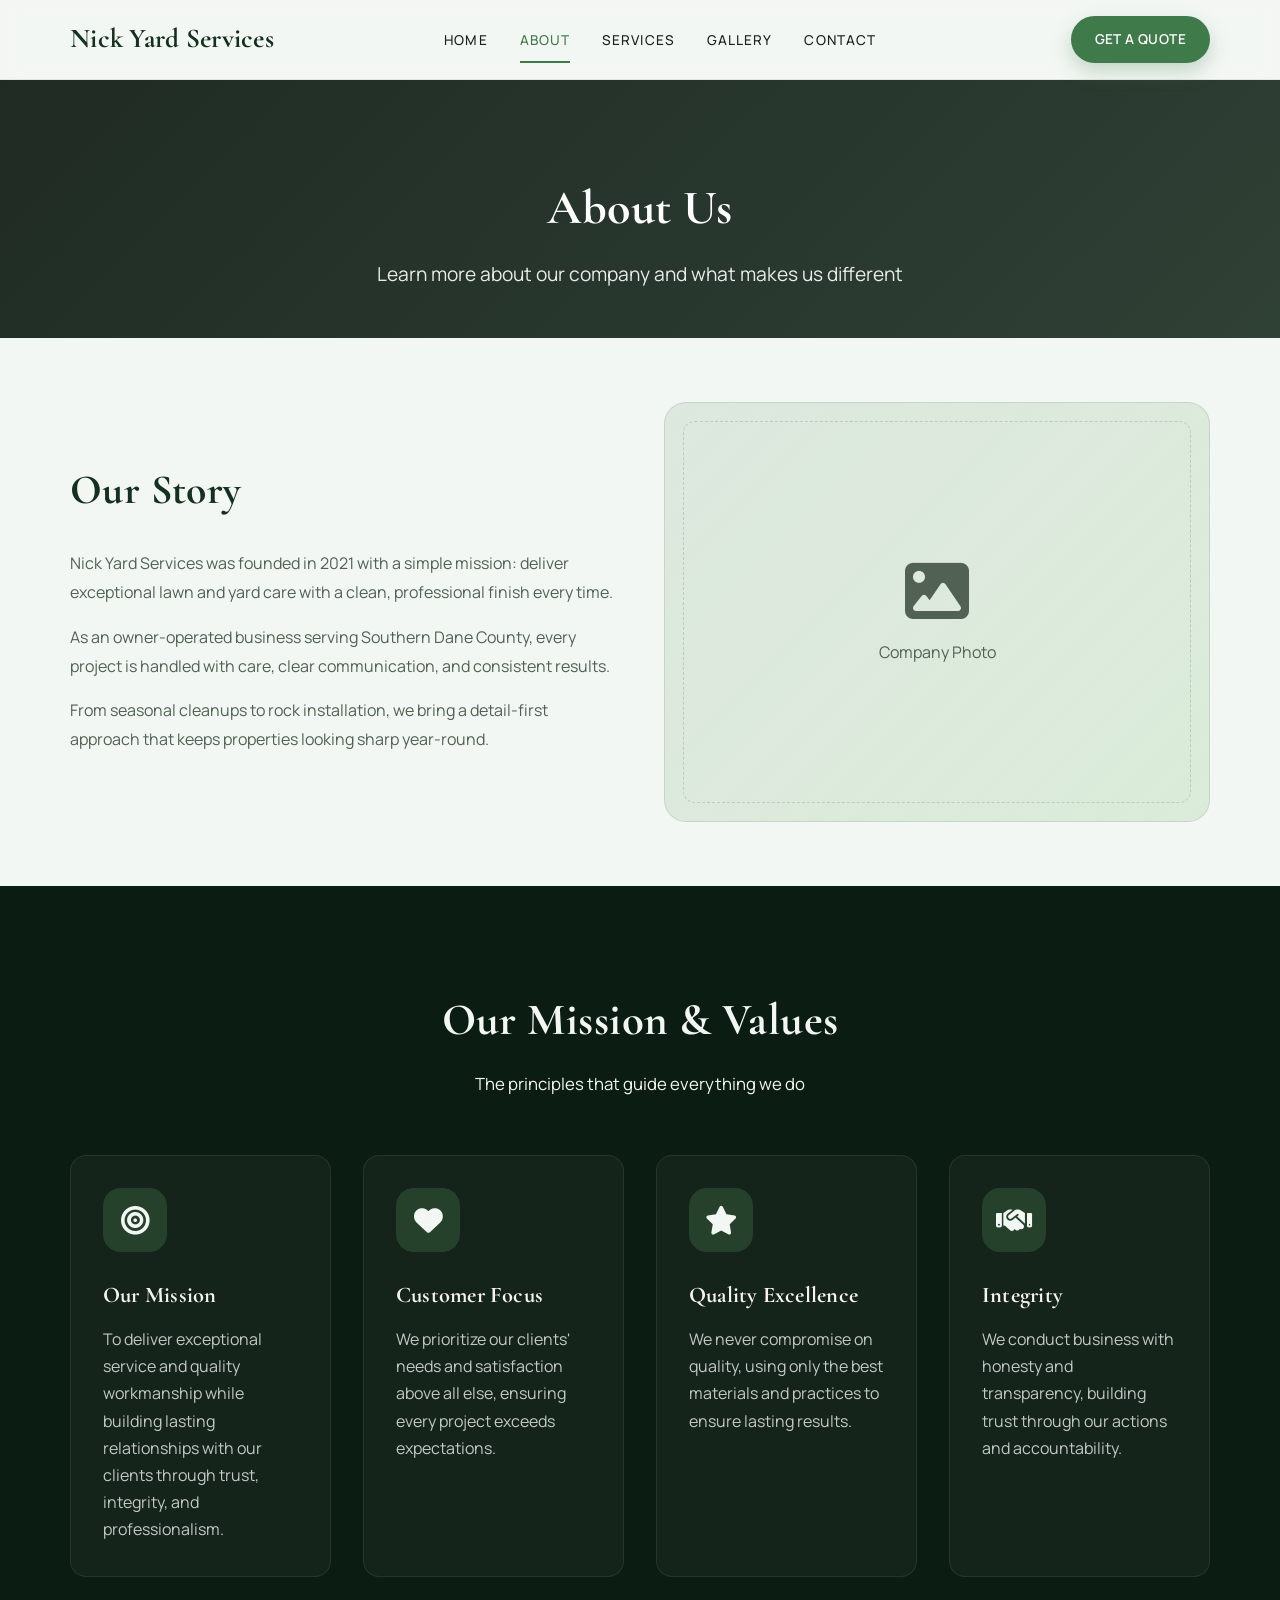
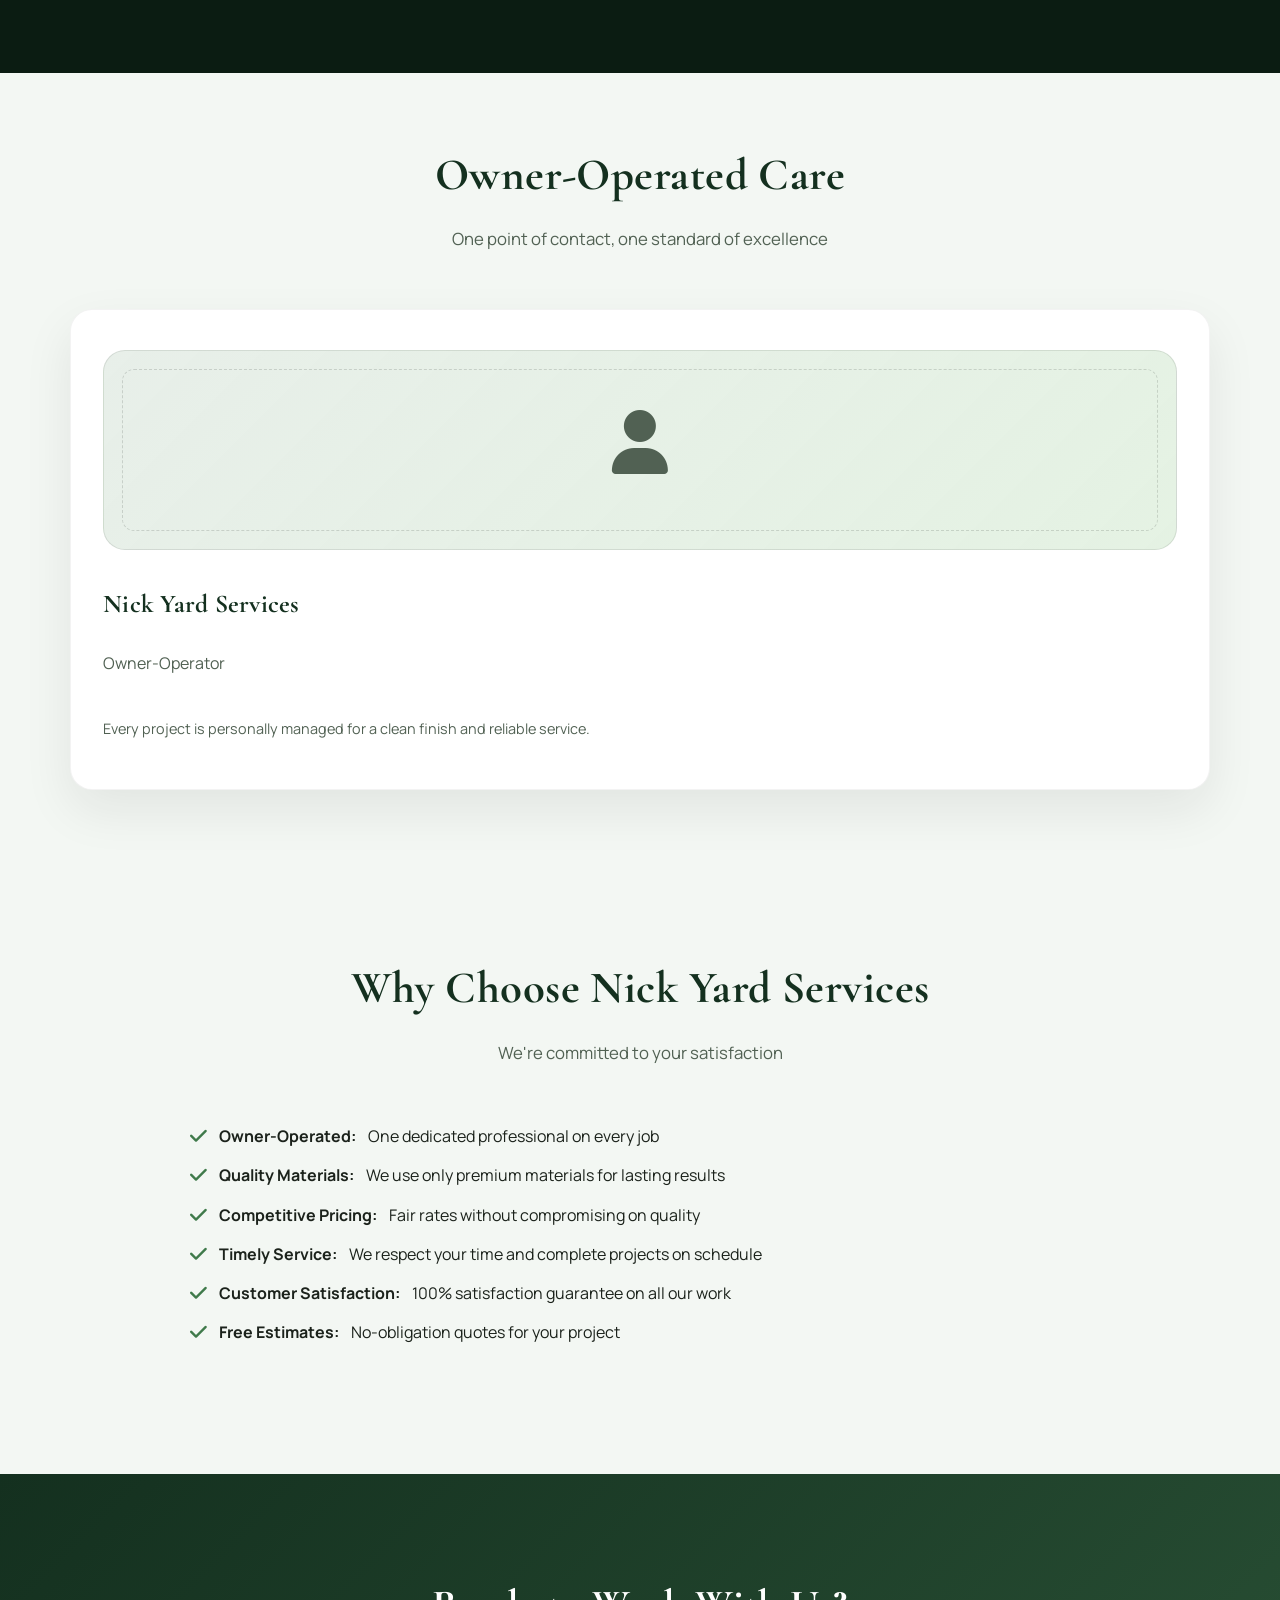
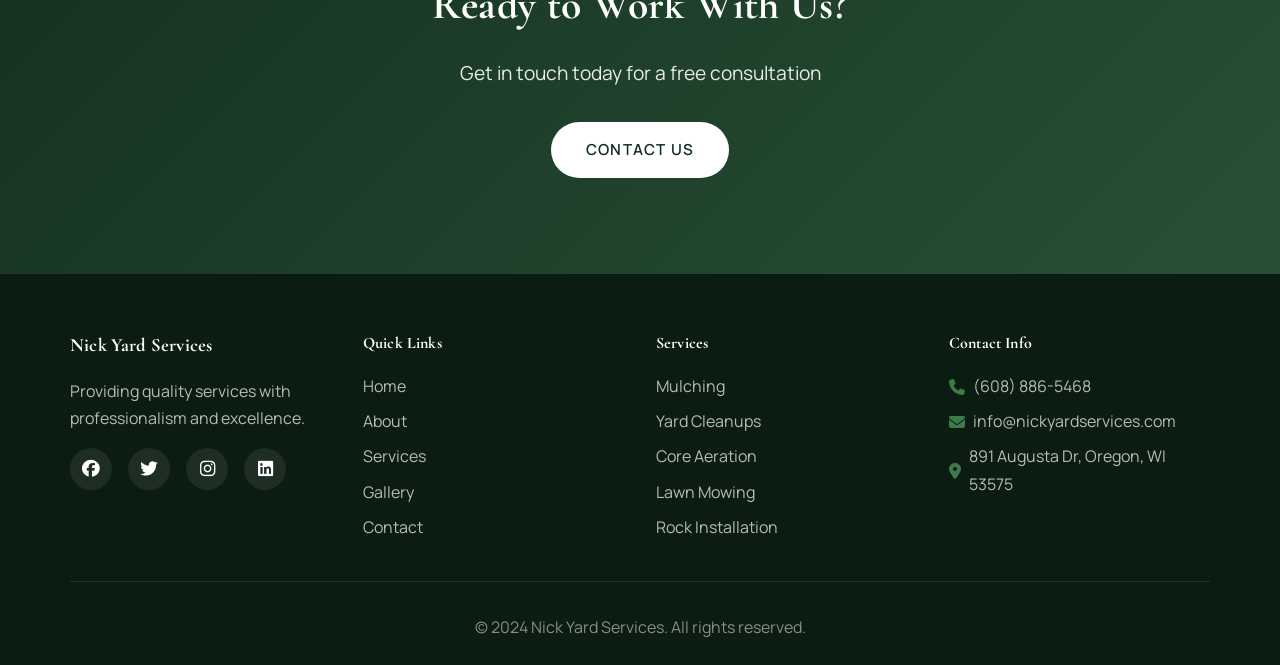
==== commit dc10a829: "Basic Information included." ====
--- a/about.html
+++ b/about.html
@@ -3,7 +3,7 @@
 <head>
     <meta charset="UTF-8">
     <meta name="viewport" content="width=device-width, initial-scale=1.0">
-    <meta name="description" content="Learn about Nick Yard Services - Our story, mission, and team">
+    <meta name="description" content="Learn about Nick Yard Services - Our story, mission, and approach">
     <title>About Us - Nick Yard Services</title>
     <link rel="stylesheet" href="css/style.css">
     <link rel="preconnect" href="https://fonts.googleapis.com">
@@ -54,9 +54,9 @@
             <div class="about-wrapper">
                 <div class="about-content">
                     <h2>Our Story</h2>
-                    <p>Nick Yard Services was founded with a simple mission: to provide exceptional service and quality workmanship to every client. What started as a small operation has grown into a trusted name in the industry, serving residential and commercial clients throughout the region.</p>
-                    <p>Our commitment to excellence and customer satisfaction has been the cornerstone of our success. We believe in building lasting relationships with our clients by delivering superior results and standing behind our work.</p>
-                    <p>Over the years, we've completed countless projects of varying scales and complexities, always maintaining our dedication to quality and professionalism. Each project is an opportunity for us to demonstrate our expertise and commitment to excellence.</p>
+                    <p>Nick Yard Services was founded in 2021 with a simple mission: deliver exceptional lawn and yard care with a clean, professional finish every time.</p>
+                    <p>As an owner-operated business serving Southern Dane County, every project is handled with care, clear communication, and consistent results.</p>
+                    <p>From seasonal cleanups to rock installation, we bring a detail-first approach that keeps properties looking sharp year-round.</p>
                 </div>
                 <div class="about-image">
                     <div class="image-placeholder">
@@ -108,37 +108,21 @@
         </div>
     </section>
 
-    <!-- Team Section -->
+    <!-- Owner Section -->
     <section class="content-section">
         <div class="container">
             <div class="section-header">
-                <h2>Our Team</h2>
-                <p>Meet the professionals dedicated to serving you</p>
+                <h2>Owner-Operated Care</h2>
+                <p>One point of contact, one standard of excellence</p>
             </div>
             <div class="services-grid">
                 <div class="service-card">
                     <div class="image-placeholder team-member-image">
                         <i class="fas fa-user"></i>
                     </div>
-                    <h3>Team Member</h3>
-                    <p>Founder & CEO</p>
-                    <p style="margin-top: 1rem; font-size: 0.9rem;">Leading the company with vision and dedication to excellence.</p>
-                </div>
-                <div class="service-card">
-                    <div class="image-placeholder team-member-image">
-                        <i class="fas fa-user"></i>
-                    </div>
-                    <h3>Team Member</h3>
-                    <p>Project Manager</p>
-                    <p style="margin-top: 1rem; font-size: 0.9rem;">Ensuring every project runs smoothly and meets deadlines.</p>
-                </div>
-                <div class="service-card">
-                    <div class="image-placeholder team-member-image">
-                        <i class="fas fa-user"></i>
-                    </div>
-                    <h3>Team Member</h3>
-                    <p>Lead Technician</p>
-                    <p style="margin-top: 1rem; font-size: 0.9rem;">Expert craftsman with years of hands-on experience.</p>
+                    <h3>Nick Yard Services</h3>
+                    <p>Owner-Operator</p>
+                    <p style="margin-top: 1rem; font-size: 0.9rem;">Every project is personally managed for a clean finish and reliable service.</p>
                 </div>
             </div>
         </div>
@@ -153,14 +137,12 @@
             </div>
             <div class="content-wrapper">
                 <div class="about-features">
-                    <li><i class="fas fa-check"></i> <strong>Licensed & Insured:</strong> Fully certified and covered for your peace of mind</li>
-                    <li><i class="fas fa-check"></i> <strong>Experienced Professionals:</strong> Skilled team with years of industry experience</li>
+                    <li><i class="fas fa-check"></i> <strong>Owner-Operated:</strong> One dedicated professional on every job</li>
                     <li><i class="fas fa-check"></i> <strong>Quality Materials:</strong> We use only premium materials for lasting results</li>
                     <li><i class="fas fa-check"></i> <strong>Competitive Pricing:</strong> Fair rates without compromising on quality</li>
                     <li><i class="fas fa-check"></i> <strong>Timely Service:</strong> We respect your time and complete projects on schedule</li>
                     <li><i class="fas fa-check"></i> <strong>Customer Satisfaction:</strong> 100% satisfaction guarantee on all our work</li>
                     <li><i class="fas fa-check"></i> <strong>Free Estimates:</strong> No-obligation quotes for your project</li>
-                    <li><i class="fas fa-check"></i> <strong>Warranty Backed:</strong> All work comes with our comprehensive warranty</li>
                 </div>
             </div>
         </div>
@@ -204,18 +186,19 @@
                 <div class="footer-column">
                     <h4>Services</h4>
                     <ul>
-                        <li><a href="services.html">Residential</a></li>
-                        <li><a href="services.html">Commercial</a></li>
-                        <li><a href="services.html">Maintenance</a></li>
-                        <li><a href="services.html">Renovations</a></li>
+                        <li><a href="services.html#mulching">Mulching</a></li>
+                        <li><a href="services.html#cleanups">Yard Cleanups</a></li>
+                        <li><a href="services.html#aeration">Core Aeration</a></li>
+                        <li><a href="services.html#mowing">Lawn Mowing</a></li>
+                        <li><a href="services.html#rock">Rock Installation</a></li>
                     </ul>
                 </div>
                 <div class="footer-column">
                     <h4>Contact Info</h4>
                     <ul class="contact-info">
-                        <li><i class="fas fa-phone"></i> (555) 123-4567</li>
+                        <li><i class="fas fa-phone"></i> (608) 886-5468</li>
                         <li><i class="fas fa-envelope"></i> info@nickyardservices.com</li>
-                        <li><i class="fas fa-map-marker-alt"></i> Your City, State</li>
+                        <li><i class="fas fa-map-marker-alt"></i> 891 Augusta Dr, Oregon, WI 53575</li>
                     </ul>
                 </div>
             </div>
--- a/css/style.css
+++ b/css/style.css
@@ -6,16 +6,16 @@
 }
 
 :root {
-    --primary-color: #1f2b23;
-    --secondary-color: #c1703c;
-    --accent-color: #315a4a;
-    --text-dark: #1f1f1a;
-    --text-light: #5e5b55;
-    --bg-light: #f6f2ec;
+    --primary-color: #14301f;
+    --secondary-color: #3f7a4a;
+    --accent-color: #7bbf74;
+    --text-dark: #1b221b;
+    --text-light: #516153;
+    --bg-light: #f3f7f3;
     --bg-white: #ffffff;
-    --border-color: #e4dbd0;
-    --shadow-soft: 0 20px 50px rgba(24, 24, 24, 0.08);
-    --shadow-strong: 0 16px 40px rgba(24, 24, 24, 0.18);
+    --border-color: #d8e2d8;
+    --shadow-soft: 0 20px 50px rgba(20, 30, 24, 0.08);
+    --shadow-strong: 0 16px 40px rgba(20, 30, 24, 0.18);
     --radius-lg: 22px;
     --radius-md: 16px;
     --radius-sm: 10px;
@@ -63,9 +63,9 @@
 
 /* ===== Header & Navigation ===== */
 .header {
-    background: rgba(246, 242, 236, 0.92);
+    background: rgba(243, 247, 243, 0.92);
     backdrop-filter: blur(10px);
-    border-bottom: 1px solid rgba(34, 34, 34, 0.05);
+    border-bottom: 1px solid rgba(20, 30, 24, 0.08);
     position: sticky;
     top: 0;
     z-index: 1000;
@@ -138,11 +138,11 @@
     letter-spacing: 0.03em;
     text-transform: uppercase;
     font-size: 0.85rem;
-    box-shadow: 0 8px 20px rgba(193, 112, 60, 0.28);
+    box-shadow: 0 8px 20px rgba(63, 122, 74, 0.28);
 }
 
 .nav-cta:hover {
-    background: #a85f32;
+    background: #34663e;
     transform: translateY(-1px);
 }
 
@@ -166,8 +166,8 @@
     padding: 7rem 0 6rem;
     color: white;
     overflow: hidden;
-    background: radial-gradient(circle at top left, rgba(193, 112, 60, 0.25), transparent 60%),
-        linear-gradient(135deg, #1f2b23 0%, #162019 50%, #0f1511 100%);
+    background: radial-gradient(circle at top left, rgba(123, 191, 116, 0.3), transparent 60%),
+        linear-gradient(135deg, #14301f 0%, #0f2417 55%, #0b1c12 100%);
 }
 
 .hero::before {
@@ -189,7 +189,7 @@
     left: -220px;
     bottom: -240px;
     border-radius: 50%;
-    background: radial-gradient(circle, rgba(193, 112, 60, 0.35), transparent 70%);
+    background: radial-gradient(circle, rgba(123, 191, 116, 0.35), transparent 70%);
 }
 
 .hero-grid {
@@ -356,11 +356,11 @@
 .btn-primary {
     background: var(--secondary-color);
     color: white;
-    box-shadow: 0 12px 25px rgba(193, 112, 60, 0.35);
+    box-shadow: 0 12px 25px rgba(63, 122, 74, 0.35);
 }
 
 .btn-primary:hover {
-    background: #a85f32;
+    background: #34663e;
     transform: translateY(-2px);
 }
 
@@ -440,13 +440,13 @@
     width: 70px;
     height: 70px;
     margin-bottom: 0.5rem;
-    background: rgba(49, 90, 74, 0.12);
+    background: rgba(63, 122, 74, 0.12);
     border-radius: 18px;
     display: flex;
     align-items: center;
     justify-content: center;
     font-size: 1.8rem;
-    color: var(--accent-color);
+    color: var(--secondary-color);
 }
 
 .service-card h3 {
@@ -461,7 +461,7 @@
 }
 
 .service-link {
-    color: var(--accent-color);
+    color: var(--secondary-color);
     font-weight: 600;
     display: inline-flex;
     align-items: center;
@@ -517,14 +517,14 @@
 .image-placeholder {
     width: 100%;
     height: 420px;
-    background: linear-gradient(135deg, rgba(49, 90, 74, 0.12), rgba(193, 112, 60, 0.18));
+    background: linear-gradient(135deg, rgba(63, 122, 74, 0.12), rgba(123, 191, 116, 0.2));
     border-radius: var(--radius-lg);
     display: flex;
     flex-direction: column;
     align-items: center;
     justify-content: center;
     color: var(--text-light);
-    border: 1px solid rgba(34, 34, 34, 0.1);
+    border: 1px solid rgba(20, 30, 24, 0.1);
     position: relative;
     overflow: hidden;
 }
@@ -534,7 +534,7 @@
     position: absolute;
     inset: 18px;
     border-radius: calc(var(--radius-lg) - 10px);
-    border: 1px dashed rgba(34, 34, 34, 0.15);
+    border: 1px dashed rgba(20, 30, 24, 0.15);
 }
 
 .image-placeholder i {
@@ -544,14 +544,14 @@
 
 /* ===== Why Choose Us Section ===== */
 .why-choose {
-    background: #101613;
-    color: #f6f2ec;
+    background: #0b1c12;
+    color: #f3f7f3;
 }
 
 .why-choose .section-header h2,
 .why-choose .section-header p,
 .why-choose .section-header .eyebrow {
-    color: #f6f2ec;
+    color: #f3f7f3;
 }
 
 .features-grid {
@@ -564,31 +564,51 @@
     text-align: left;
     padding: 2rem;
     border-radius: var(--radius-md);
-    background: rgba(255, 255, 255, 0.04);
-    border: 1px solid rgba(255, 255, 255, 0.08);
+    background: white;
+    border: 1px solid rgba(20, 30, 24, 0.08);
+    box-shadow: var(--shadow-soft);
 }
 
 .feature-icon {
     width: 64px;
     height: 64px;
     margin: 0 0 1.5rem;
-    background: rgba(193, 112, 60, 0.15);
+    background: rgba(63, 122, 74, 0.12);
     border-radius: 18px;
     display: flex;
     align-items: center;
     justify-content: center;
     font-size: 1.8rem;
-    color: #f6f2ec;
+    color: var(--secondary-color);
 }
 
 
 .feature-item h3 {
     font-size: 1.4rem;
     margin-bottom: 0.75rem;
+    color: var(--primary-color);
+}
+
+.feature-item p {
+    color: var(--text-light);
+}
+
+.why-choose .feature-item {
+    background: rgba(255, 255, 255, 0.04);
+    border: 1px solid rgba(255, 255, 255, 0.08);
+    box-shadow: none;
+}
+
+.why-choose .feature-icon {
+    background: rgba(123, 191, 116, 0.18);
+    color: #f3f7f3;
+}
+
+.why-choose .feature-item h3 {
     color: #f6f2ec;
 }
 
-.feature-item p {
+.why-choose .feature-item p {
     color: rgba(255, 255, 255, 0.75);
 }
 
@@ -608,7 +628,7 @@
 }
 
 .testimonial-rating {
-    color: #f0b35a;
+    color: #91d186;
     margin-bottom: 1rem;
     font-size: 1.1rem;
 }
@@ -632,7 +652,7 @@
 
 /* ===== CTA Section ===== */
 .cta {
-    background: linear-gradient(135deg, #1f2b23 0%, #2b3c31 100%);
+    background: linear-gradient(135deg, #14301f 0%, #295035 100%);
     color: white;
     text-align: center;
 }
@@ -650,7 +670,7 @@
 
 /* ===== Footer ===== */
 .footer {
-    background: #101613;
+    background: #0b1c12;
     color: white;
     padding: 3.5rem 0 1.5rem;
 }
@@ -1007,7 +1027,7 @@
     align-items: center;
     justify-content: center;
     font-size: 1.1rem;
-    box-shadow: 0 10px 20px rgba(193, 112, 60, 0.3);
+    box-shadow: 0 10px 20px rgba(63, 122, 74, 0.3);
     transition: var(--transition);
     z-index: 999;
 }
@@ -1032,7 +1052,7 @@
         left: -100%;
         top: 70px;
         flex-direction: column;
-        background: rgba(246, 242, 236, 0.98);
+        background: rgba(243, 247, 243, 0.98);
         width: 100%;
         text-align: center;
         transition: 0.3s;
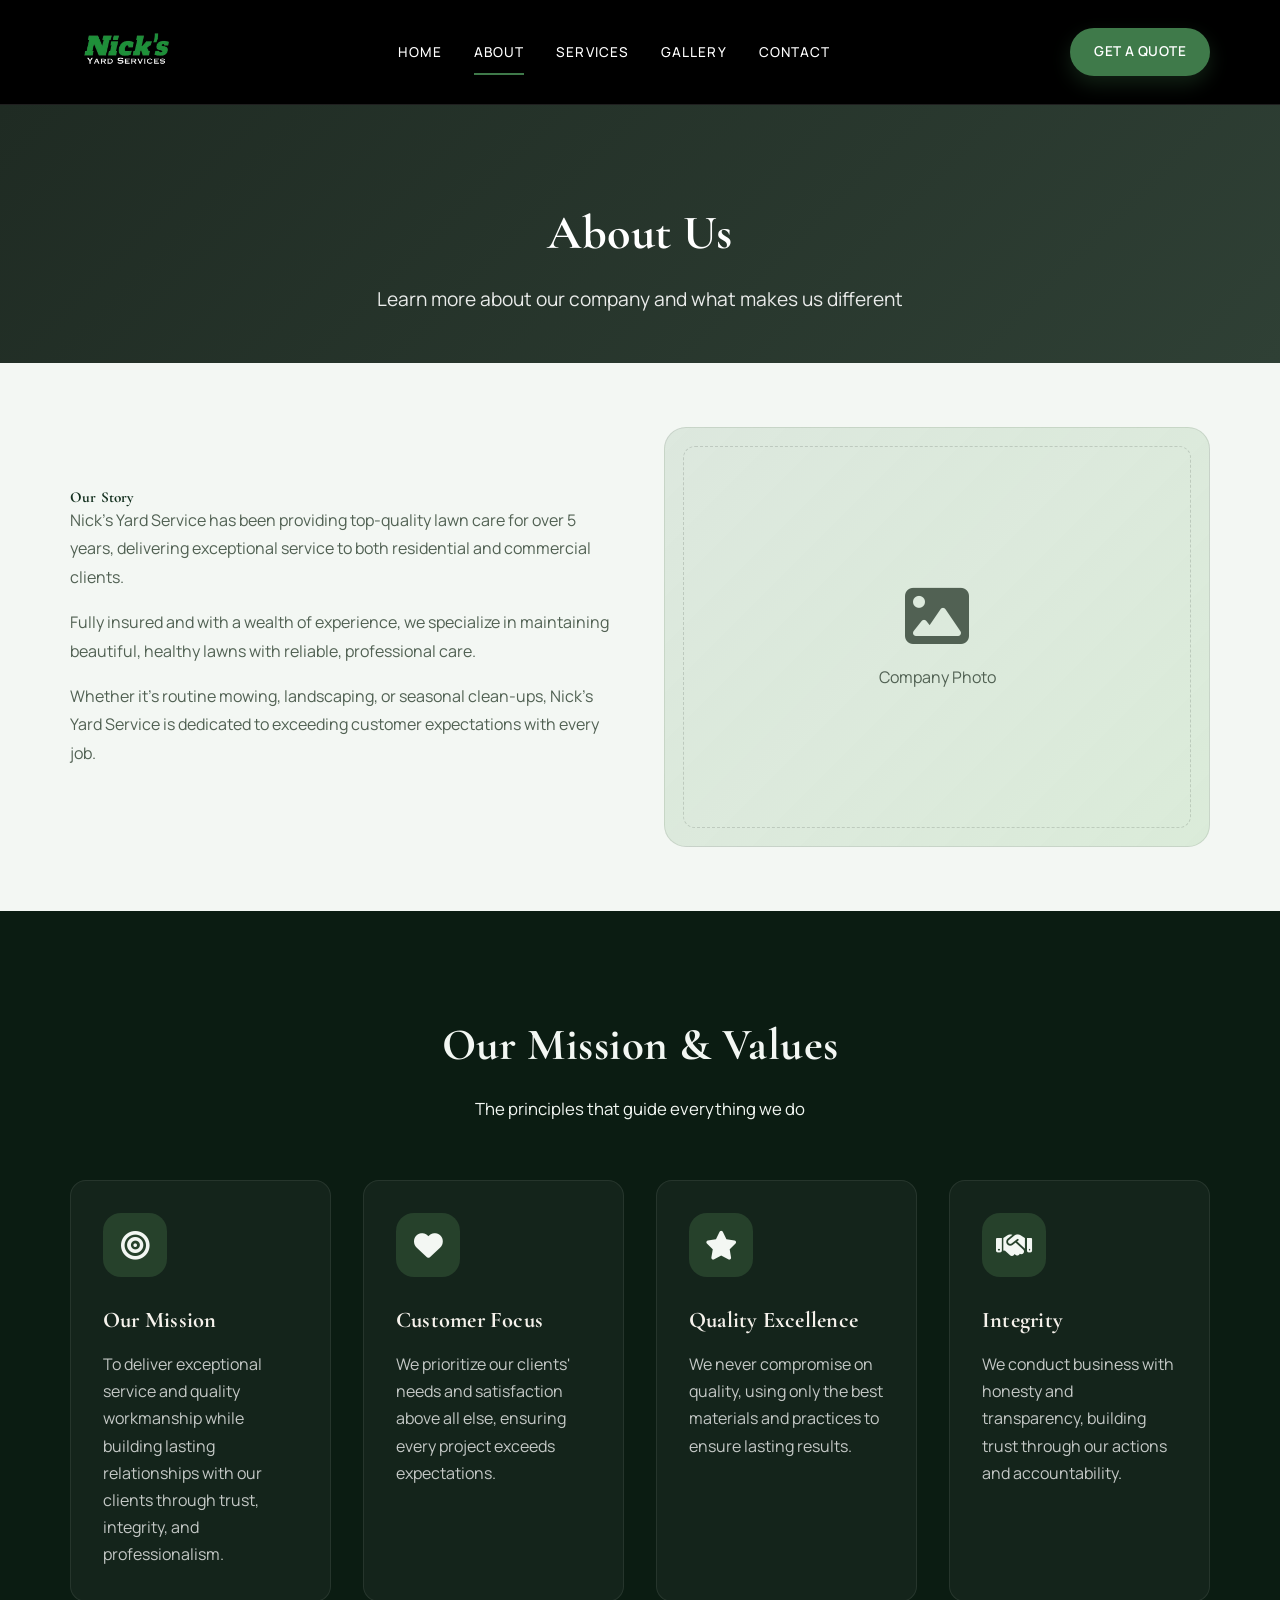
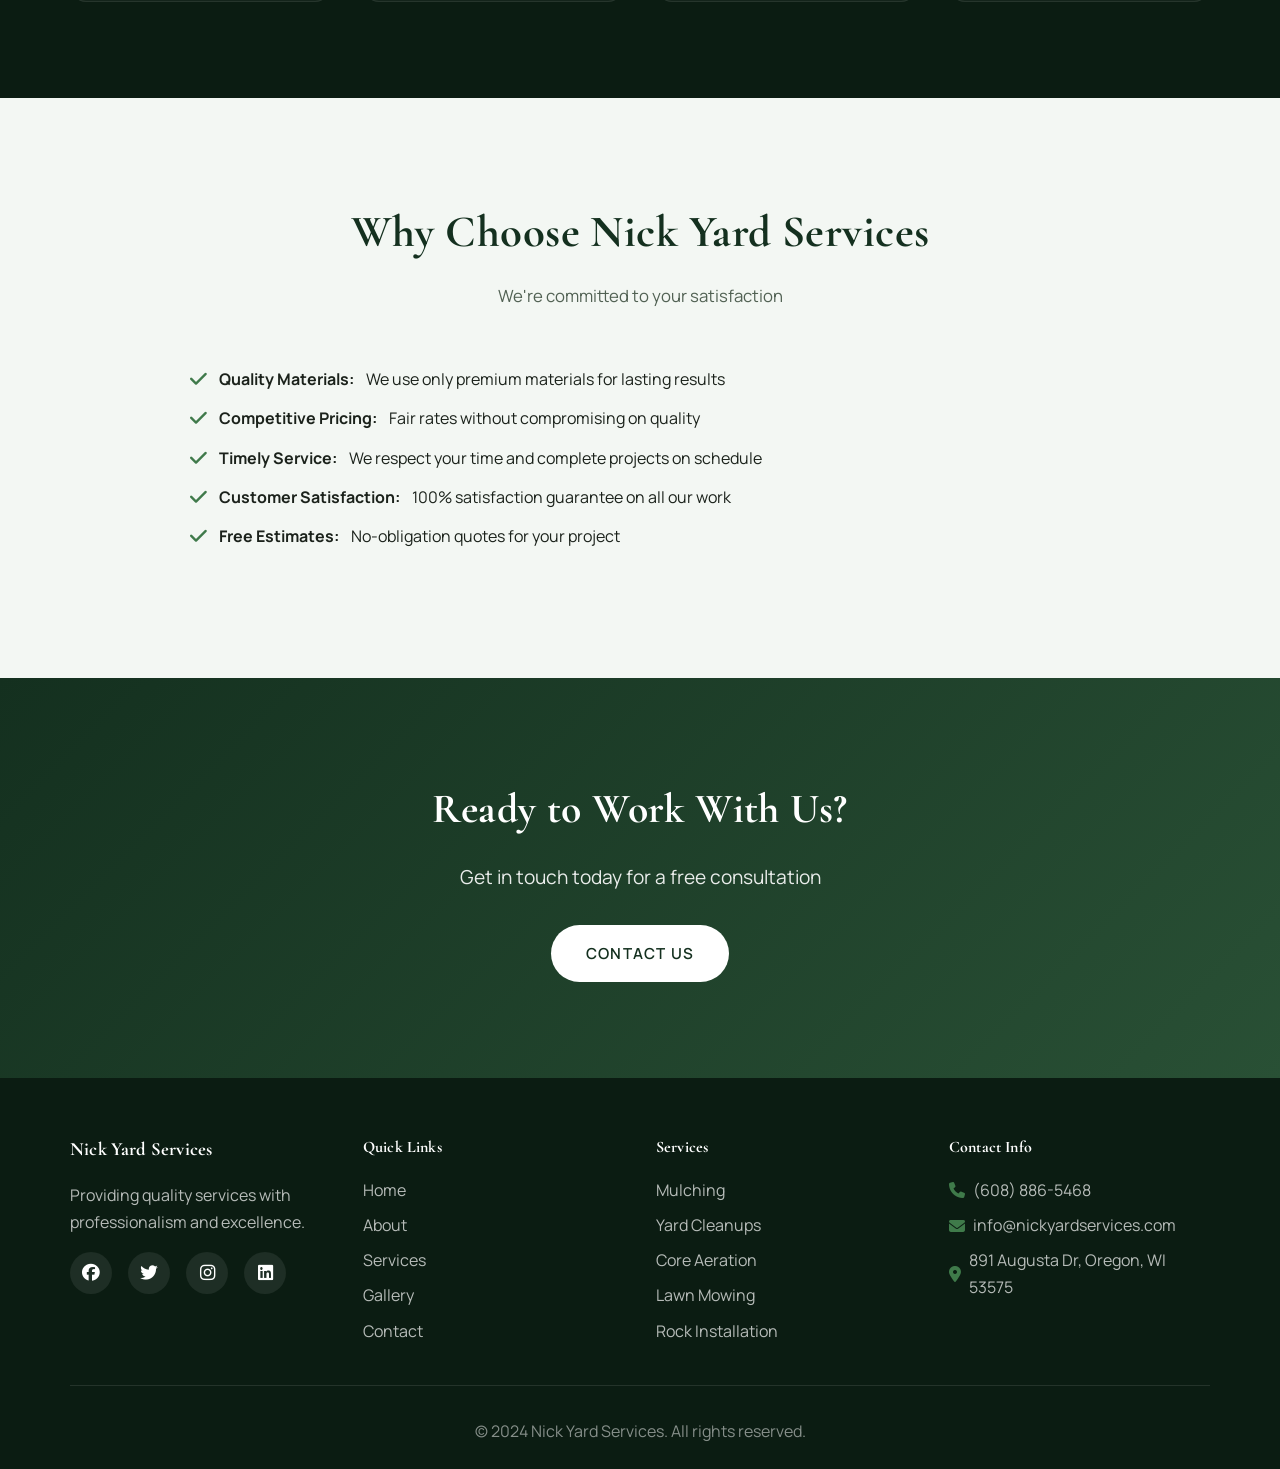
==== commit 1d575e0e: "Main Header approved." ====
--- a/about.html
+++ b/about.html
@@ -18,8 +18,8 @@
             <div class="container">
                 <div class="nav-wrapper">
                     <div class="logo">
-                        <a href="index.html">
-                            <h2>Nick Yard Services</h2>
+                        <a href="index.html" aria-label="Nick Yard Services home">
+                            <img src="src/image0.jpeg" alt="Nick Yard Services logo" class="logo-img">
                         </a>
                     </div>
                     <ul class="nav-menu">
@@ -54,9 +54,9 @@
             <div class="about-wrapper">
                 <div class="about-content">
                     <h2>Our Story</h2>
-                    <p>Nick Yard Services was founded in 2021 with a simple mission: deliver exceptional lawn and yard care with a clean, professional finish every time.</p>
-                    <p>As an owner-operated business serving Southern Dane County, every project is handled with care, clear communication, and consistent results.</p>
-                    <p>From seasonal cleanups to rock installation, we bring a detail-first approach that keeps properties looking sharp year-round.</p>
+                    <p>Nick's Yard Service has been providing top-quality lawn care for over 5 years, delivering exceptional service to both residential and commercial clients.</p>
+                    <p>Fully insured and with a wealth of experience, we specialize in maintaining beautiful, healthy lawns with reliable, professional care.</p>
+                    <p>Whether it's routine mowing, landscaping, or seasonal clean-ups, Nick's Yard Service is dedicated to exceeding customer expectations with every job.</p>
                 </div>
                 <div class="about-image">
                     <div class="image-placeholder">
@@ -108,26 +108,6 @@
         </div>
     </section>
 
-    <!-- Owner Section -->
-    <section class="content-section">
-        <div class="container">
-            <div class="section-header">
-                <h2>Owner-Operated Care</h2>
-                <p>One point of contact, one standard of excellence</p>
-            </div>
-            <div class="services-grid">
-                <div class="service-card">
-                    <div class="image-placeholder team-member-image">
-                        <i class="fas fa-user"></i>
-                    </div>
-                    <h3>Nick Yard Services</h3>
-                    <p>Owner-Operator</p>
-                    <p style="margin-top: 1rem; font-size: 0.9rem;">Every project is personally managed for a clean finish and reliable service.</p>
-                </div>
-            </div>
-        </div>
-    </section>
-
     <!-- Why Choose Us -->
     <section class="about bg-light-section">
         <div class="container">
@@ -137,7 +117,6 @@
             </div>
             <div class="content-wrapper">
                 <div class="about-features">
-                    <li><i class="fas fa-check"></i> <strong>Owner-Operated:</strong> One dedicated professional on every job</li>
                     <li><i class="fas fa-check"></i> <strong>Quality Materials:</strong> We use only premium materials for lasting results</li>
                     <li><i class="fas fa-check"></i> <strong>Competitive Pricing:</strong> Fair rates without compromising on quality</li>
                     <li><i class="fas fa-check"></i> <strong>Timely Service:</strong> We respect your time and complete projects on schedule</li>
--- a/css/style.css
+++ b/css/style.css
@@ -63,9 +63,8 @@
 
 /* ===== Header & Navigation ===== */
 .header {
-    background: rgba(243, 247, 243, 0.92);
-    backdrop-filter: blur(10px);
-    border-bottom: 1px solid rgba(20, 30, 24, 0.08);
+    background: #000000;
+    border-bottom: 1px solid rgba(255, 255, 255, 0.12);
     position: sticky;
     top: 0;
     z-index: 1000;
@@ -83,13 +82,32 @@
 }
 
 .logo h2 {
-    color: var(--primary-color);
+    color: #ffffff;
     font-size: 1.7rem;
     font-weight: 700;
 }
 
+.company-image {
+    width: 100%;
+    height: 100%;
+    object-fit: cover;
+    border-radius: var(--radius-lg);
+}
+
 .logo a:hover h2 {
-    color: var(--secondary-color);
+    color: #ffffff;
+}
+
+.logo {
+    display: flex;
+    align-items: center;
+}
+
+.logo-img {
+    height: 72px;
+    width: auto;
+    display: block;
+    object-fit: contain;
 }
 
 .nav-menu {
@@ -98,7 +116,7 @@
 }
 
 .nav-menu a {
-    color: var(--text-dark);
+    color: #ffffff;
     font-weight: 500;
     padding: 0.5rem 0;
     position: relative;
@@ -125,7 +143,7 @@
 
 .nav-menu a:hover,
 .nav-menu a.active {
-    color: var(--secondary-color);
+    color: #ffffff;
 }
 
 .nav-cta {
@@ -156,7 +174,7 @@
 .hamburger span {
     width: 25px;
     height: 3px;
-    background: var(--primary-color);
+    background: #ffffff;
     transition: var(--transition);
 }
 
@@ -245,12 +263,14 @@
 .highlight i {
     width: 36px;
     height: 36px;
+    flex: 0 0 36px;
     border-radius: 50%;
     background: rgba(255, 255, 255, 0.15);
     display: flex;
     align-items: center;
     justify-content: center;
     font-size: 0.95rem;
+    line-height: 1;
 }
 
 .hero-card {
@@ -483,7 +503,8 @@
 .about-content h2 {
     font-size: 2.6rem;
     color: var(--primary-color);
-    margin-bottom: 1.5rem;
+    font-size: 0.95rem;
+    line-height: 1;
 }
 
 .about-content p {
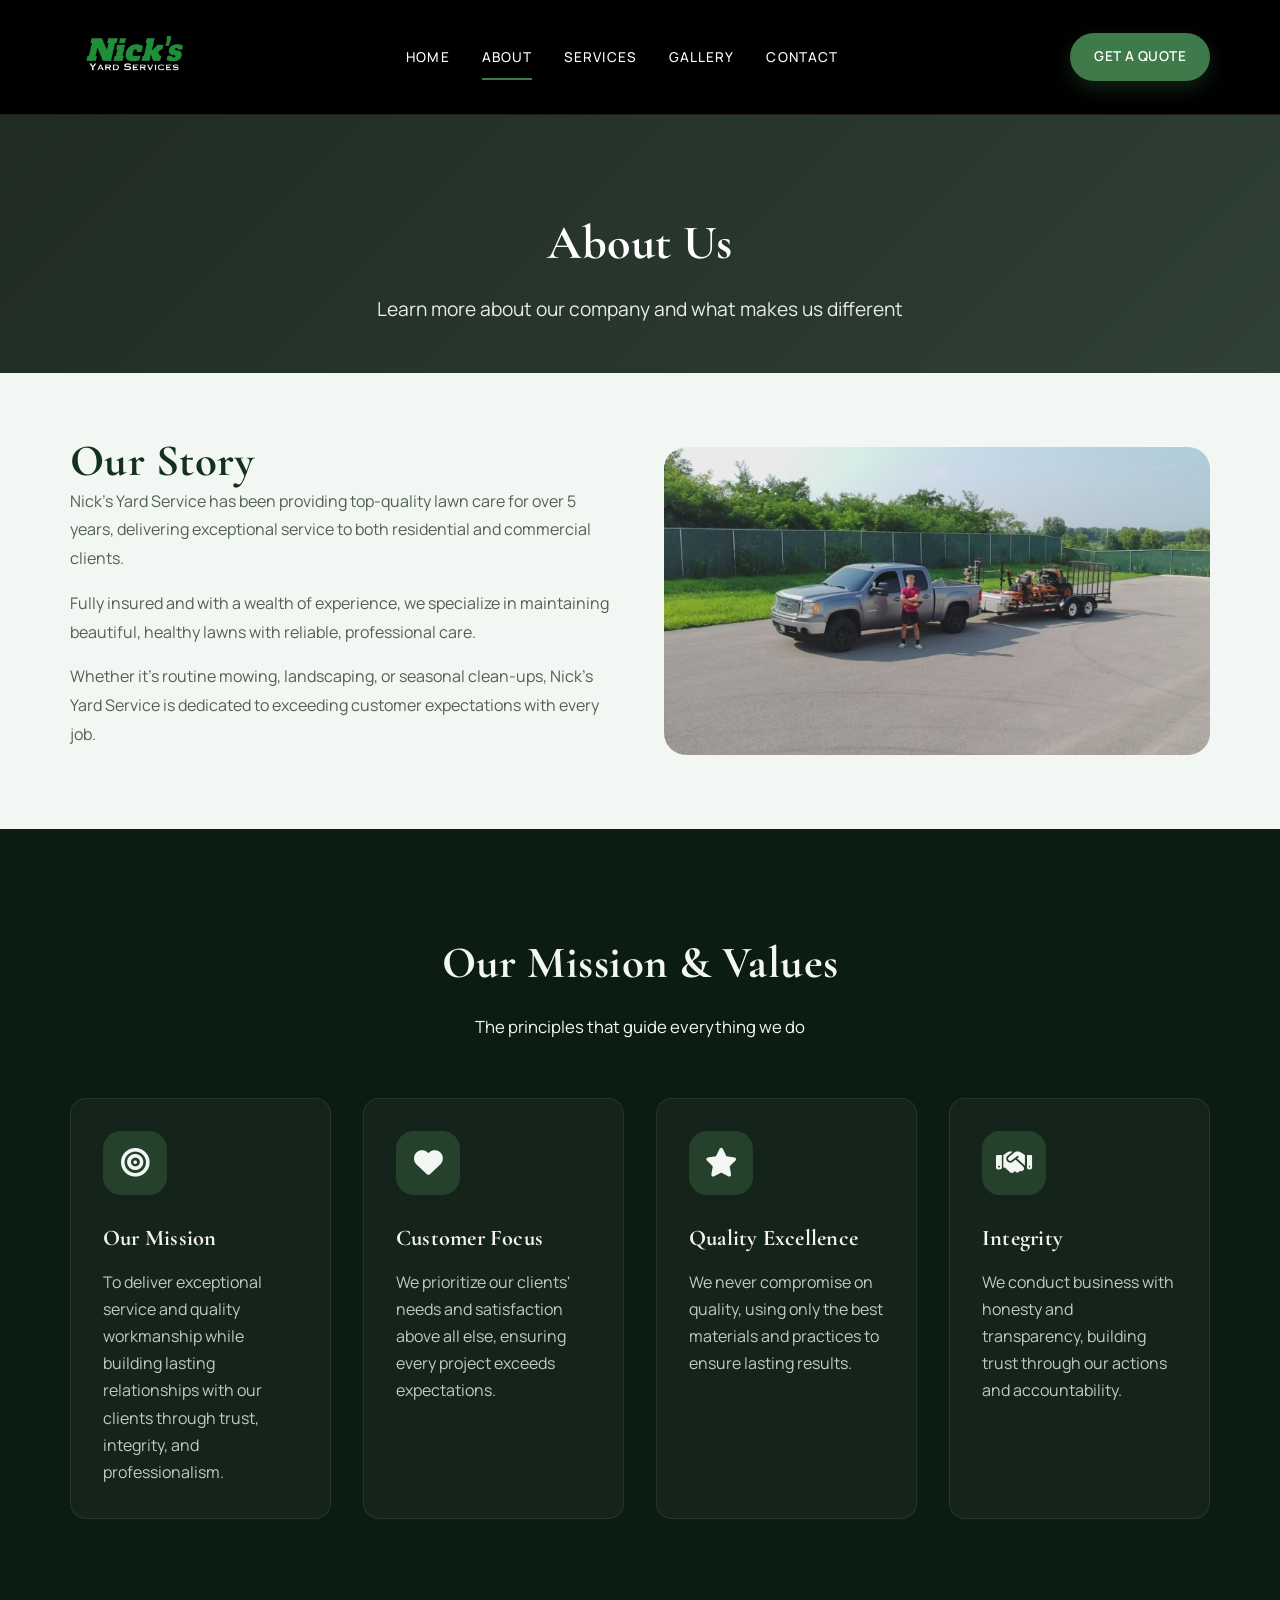
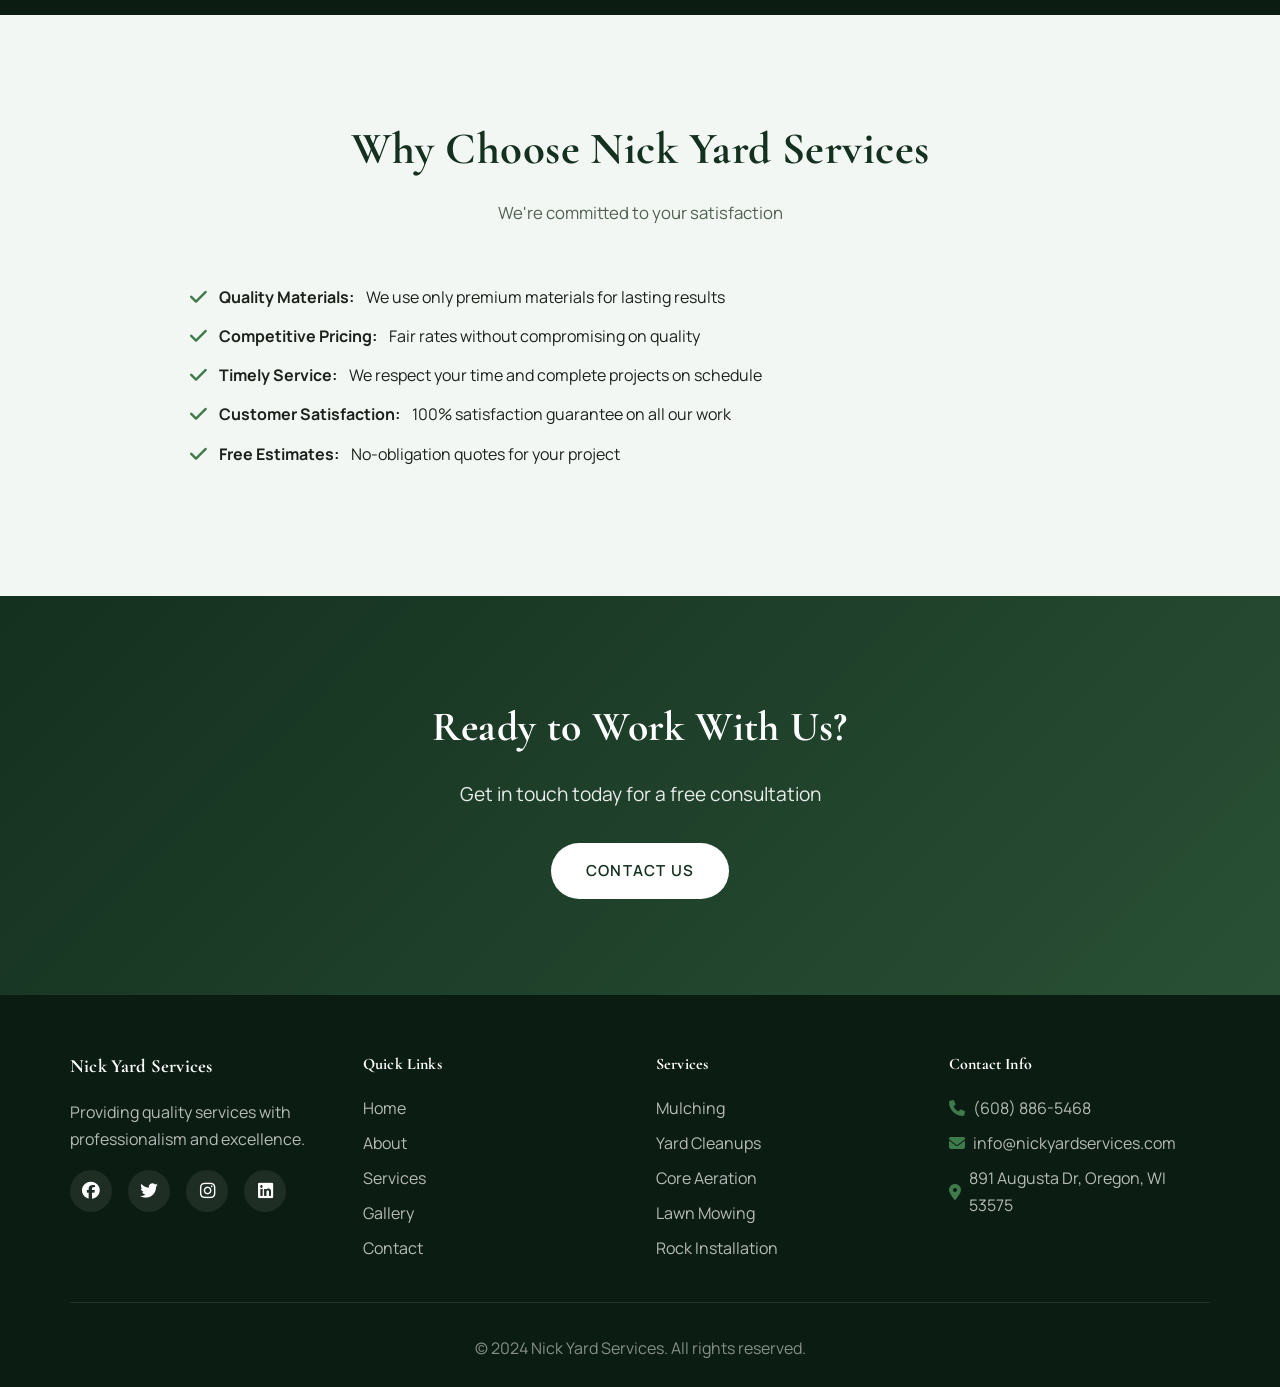
==== commit f21e87bf: "Inserted many images in." ====
--- a/about.html
+++ b/about.html
@@ -59,10 +59,7 @@
                     <p>Whether it's routine mowing, landscaping, or seasonal clean-ups, Nick's Yard Service is dedicated to exceeding customer expectations with every job.</p>
                 </div>
                 <div class="about-image">
-                    <div class="image-placeholder">
-                        <i class="fas fa-image"></i>
-                        <p>Company Photo</p>
-                    </div>
+                    <img src="src/image1.jpeg" alt="Nick Yard Services logo" class="company-image">
                 </div>
             </div>
         </div>
--- a/css/style.css
+++ b/css/style.css
@@ -104,7 +104,7 @@
 }
 
 .logo-img {
-    height: 72px;
+    height: 82px;
     width: auto;
     display: block;
     object-fit: contain;
@@ -501,10 +501,9 @@
 }
 
 .about-content h2 {
-    font-size: 2.6rem;
-    color: var(--primary-color);
-    font-size: 0.95rem;
-    line-height: 1;
+    font-size: 2.8rem;
+    color: var(--primary-color);
+    line-height: 1.1;
 }
 
 .about-content p {
@@ -548,6 +547,22 @@
     border: 1px solid rgba(20, 30, 24, 0.1);
     position: relative;
     overflow: hidden;
+}
+
+.image-placeholder.has-image {
+    padding: 0;
+    background: none;
+}
+
+.image-placeholder.has-image::after {
+    display: none;
+}
+
+.gallery-image {
+    width: 100%;
+    height: 100%;
+    object-fit: cover;
+    display: block;
 }
 
 .image-placeholder::after {
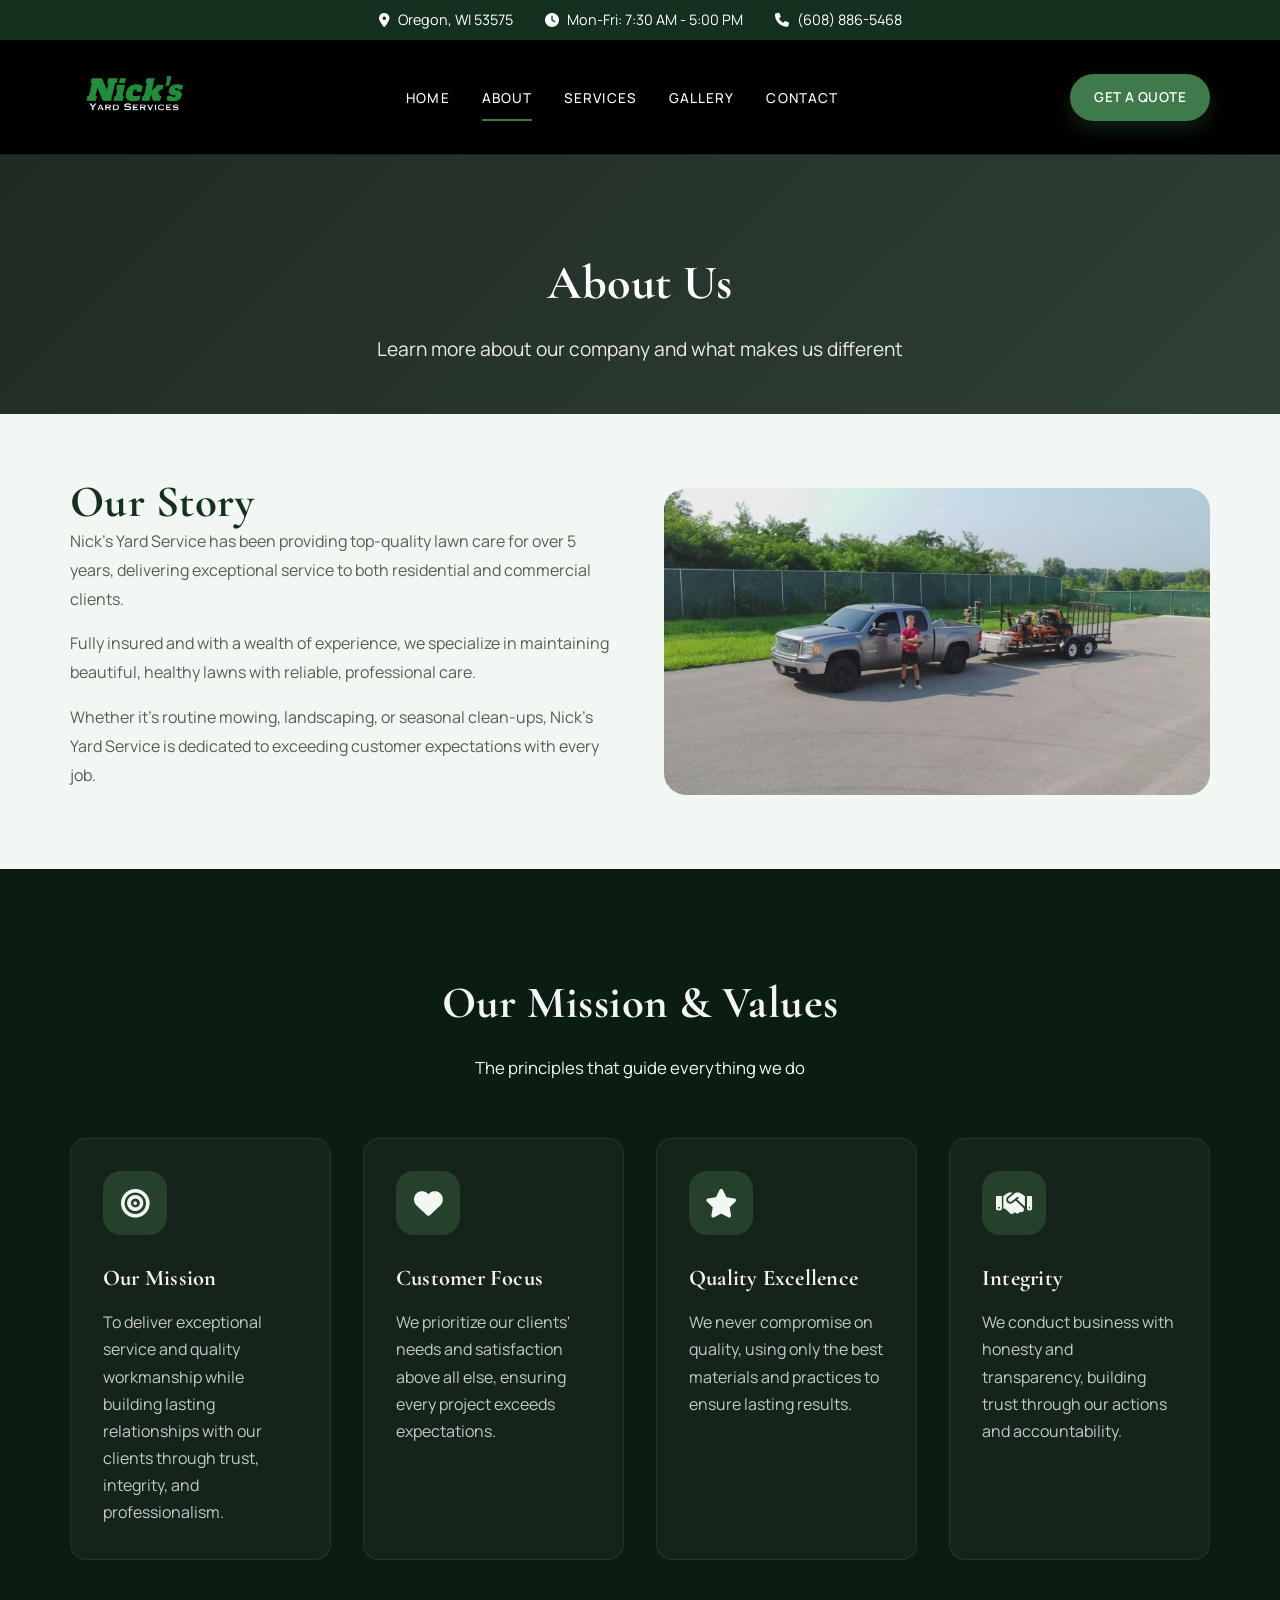
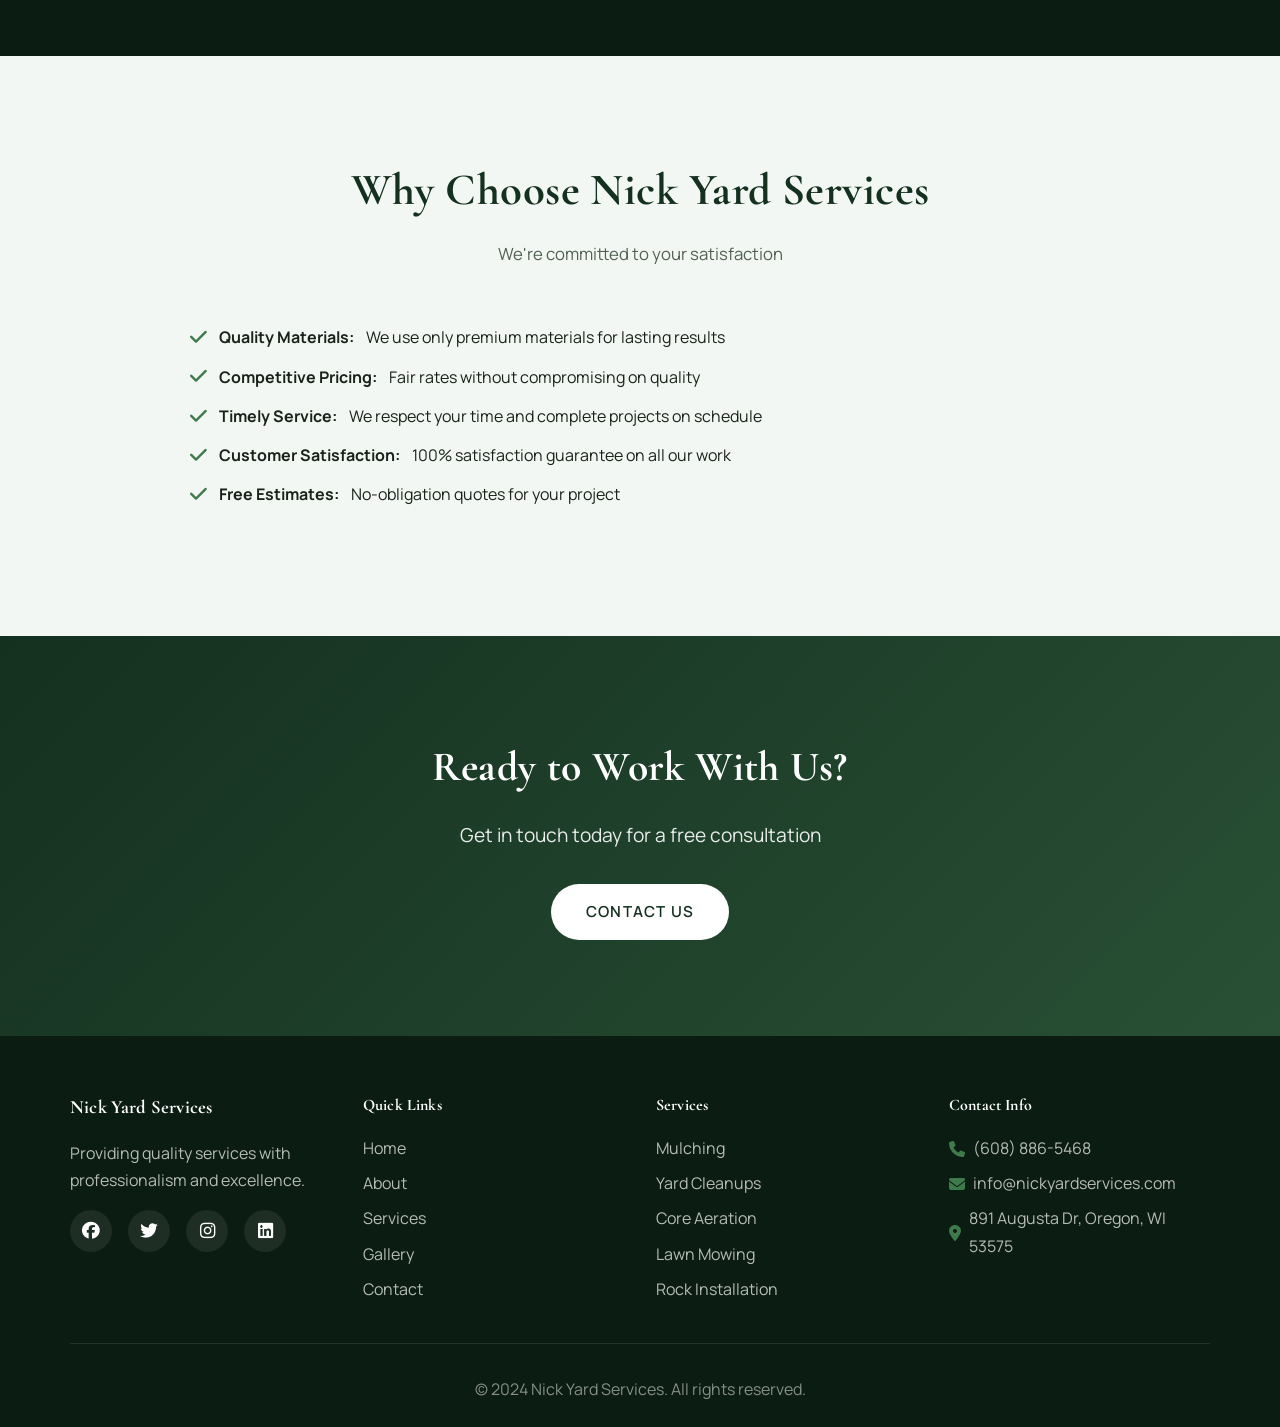
==== commit 9716ad0e: "Main theme completed." ====
--- a/about.html
+++ b/about.html
@@ -12,6 +12,26 @@
     <link rel="stylesheet" href="https://cdnjs.cloudflare.com/ajax/libs/font-awesome/6.4.0/css/all.min.css">
 </head>
 <body>
+    <!-- Top Info Bar -->
+    <div class="top-bar">
+        <div class="container">
+            <div class="top-bar-content">
+                <div class="top-bar-item">
+                    <i class="fas fa-map-marker-alt"></i>
+                    <span>Oregon, WI 53575</span>
+                </div>
+                <div class="top-bar-item">
+                    <i class="fas fa-clock"></i>
+                    <span>Mon-Fri: 7:30 AM - 5:00 PM</span>
+                </div>
+                <div class="top-bar-item">
+                    <i class="fas fa-phone"></i>
+                    <span>(608) 886-5468</span>
+                </div>
+            </div>
+        </div>
+    </div>
+
     <!-- Header -->
     <header class="header">
         <nav class="navbar">
--- a/css/style.css
+++ b/css/style.css
@@ -20,6 +20,7 @@
     --radius-md: 16px;
     --radius-sm: 10px;
     --transition: all 0.3s ease;
+    --hero-accent: #6fdb77;
 }
 
 body {
@@ -61,12 +62,56 @@
     display: block;
 }
 
+/* ===== Top Info Bar ===== */
+.top-bar {
+    background: var(--primary-color);
+    color: #ffffff;
+    padding: 0.5rem 0;
+    font-size: 0.9rem;
+    position: sticky;
+    top: 0;
+    z-index: 1001;
+}
+
+.top-bar-content {
+    display: flex;
+    justify-content: center;
+    align-items: center;
+    gap: 2rem;
+    flex-wrap: wrap;
+}
+
+.top-bar-item {
+    display: flex;
+    align-items: center;
+    gap: 0.5rem;
+}
+
+.top-bar-item i {
+    font-size: 0.875rem;
+}
+
+@media (max-width: 768px) {
+    .top-bar {
+        font-size: 0.8rem;
+    }
+    
+    .top-bar-content {
+        gap: 1rem;
+        justify-content: center;
+    }
+    
+    .top-bar-item span {
+        font-size: 0.8rem;
+    }
+}
+
 /* ===== Header & Navigation ===== */
 .header {
     background: #000000;
     border-bottom: 1px solid rgba(255, 255, 255, 0.12);
     position: sticky;
-    top: 0;
+    top: 40px;
     z-index: 1000;
 }
 
@@ -96,6 +141,26 @@
 
 .logo a:hover h2 {
     color: #ffffff;
+}
+
+.before-after-image.image19-focus {
+    object-position: center center;
+    object-fit: cover;
+}
+
+.before-after-image.image20-fill,
+.before-after-image.image21-fill {
+    object-fit: cover;
+    object-position: center center;
+    width: 110%;
+    height: 110%;
+    min-width: 110%;
+    min-height: 110%;
+    transform: scale(1.1);
+    position: absolute;
+    top: 50%;
+    left: 50%;
+    transform: translate(-50%, -50%) scale(1.15);
 }
 
 .logo {
@@ -181,14 +246,17 @@
 /* ===== Hero Section ===== */
 .hero {
     position: relative;
-    padding: 7rem 0 6rem;
     color: white;
     overflow: hidden;
-    background: radial-gradient(circle at top left, rgba(123, 191, 116, 0.3), transparent 60%),
-        linear-gradient(135deg, #14301f 0%, #0f2417 55%, #0b1c12 100%);
-}
-
-.hero::before {
+}
+
+.hero-desktop {
+    padding: 7rem 0 6rem;
+    background: linear-gradient(120deg, rgba(10, 20, 14, 0.72), rgba(10, 20, 14, 0.35)),
+    url("../src/Home%20page%20image.jpeg") left center/cover no-repeat;
+}
+
+.hero-desktop::before {
     content: '';
     position: absolute;
     width: 420px;
@@ -199,7 +267,7 @@
     filter: blur(2px);
 }
 
-.hero::after {
+.hero-desktop::after {
     content: '';
     position: absolute;
     width: 520px;
@@ -210,17 +278,30 @@
     background: radial-gradient(circle, rgba(123, 191, 116, 0.35), transparent 70%);
 }
 
+.hero-mobile {
+    display: none;
+}
+
+.hero-mobile-image {
+    display: none;
+}
+
 .hero-grid {
     position: relative;
     z-index: 1;
     display: grid;
-    grid-template-columns: minmax(0, 1.2fr) minmax(0, 0.8fr);
-    gap: 3rem;
-    align-items: center;
-}
-
+    grid-template-columns: minmax(0, 1fr) minmax(0, 1fr);
+    gap: 2.5rem;
+    align-items: start;
+}
 .hero-copy {
     max-width: 600px;
+    grid-column: 2;
+    justify-self: end;
+    margin-left: 0;
+    border: none;
+    padding: 0;
+    text-align: right;
 }
 
 .hero-title {
@@ -228,36 +309,41 @@
     font-weight: 700;
     margin-bottom: 1.5rem;
     line-height: 1.05;
-    animation: fadeInUp 0.8s ease;
+    animation: fadeInUp 0.7s ease forwards;
 }
 
 .hero-subtitle {
     font-size: 1.15rem;
     margin-bottom: 2.5rem;
     opacity: 0.88;
-    animation: fadeInUp 1s ease;
+    animation: fadeInUp 0.9s ease forwards;
 }
 
 .hero-buttons {
     display: flex;
     gap: 1rem;
     flex-wrap: wrap;
-    animation: fadeInUp 1.2s ease;
-}
+    animation: fadeInUp 1.1s ease forwards;
+}
+
 
 .hero-highlights {
     margin-top: 2rem;
-    display: grid;
-    grid-template-columns: repeat(auto-fit, minmax(170px, 1fr));
-    gap: 1rem;
+    display: flex;
+    flex-wrap: wrap;
+    gap: 0.75rem 1rem;
 }
 
 .highlight {
-    display: flex;
+    display: inline-flex;
     align-items: center;
     gap: 0.75rem;
     font-size: 0.95rem;
     color: rgba(255, 255, 255, 0.85);
+    padding: 0.5rem 0.9rem;
+    border-radius: 999px;
+    background: rgba(10, 20, 14, 0.5);
+    border: 1px solid rgba(255, 255, 255, 0.15);
 }
 
 .highlight i {
@@ -278,9 +364,22 @@
     border-radius: var(--radius-lg);
     padding: 1.5rem;
     border: 1px solid rgba(255, 255, 255, 0.15);
-    backdrop-filter: blur(6px);
     animation: fadeInUp 1.1s ease;
-}
+    max-width: 360px;
+    margin-left: 0;
+    grid-column: 2;
+    justify-self: end;
+}
+
+@keyframes heroZoom {
+    from {
+        background-size: 105%;
+    }
+    to {
+        background-size: 100%;
+    }
+}
+
 
 .hero-card-inner {
     background: rgba(16, 21, 17, 0.7);
@@ -347,15 +446,22 @@
 }
 
 @keyframes fadeInUp {
-    from {
+    0% {
         opacity: 0;
-        transform: translateY(30px);
-    }
-    to {
+        transform: translateY(40px) scale(0.98);
+        filter: blur(4px);
+    }
+    60% {
+        opacity: 1;
+        transform: translateY(0) scale(1);
+        filter: blur(0);
+    }
+    100% {
         opacity: 1;
         transform: translateY(0);
     }
 }
+
 
 /* ===== Buttons ===== */
 .btn {
@@ -405,6 +511,10 @@
     transform: translateY(-2px);
 }
 
+.hero-copy-mobile {
+    display: none;
+}
+
 /* ===== Sections ===== */
 section {
     padding: 6rem 0;
@@ -435,20 +545,20 @@
 
 .services-grid {
     display: grid;
-    grid-template-columns: repeat(auto-fit, minmax(250px, 1fr));
+    grid-template-columns: repeat(auto-fit, minmax(280px, 1fr));
     gap: 2rem;
 }
 
 .service-card {
     background: white;
-    padding: 2.5rem 2rem;
+    padding: 3rem 2.4rem;
     border-radius: var(--radius-lg);
     text-align: left;
     transition: var(--transition);
     box-shadow: var(--shadow-soft);
     border: 1px solid rgba(34, 34, 34, 0.05);
     display: grid;
-    gap: 1rem;
+    gap: 1.2rem;
 }
 
 .service-card:hover {
@@ -469,6 +579,134 @@
     color: var(--secondary-color);
 }
 
+.before-after {
+    position: relative;
+    height: 400px;
+    border-radius: 20px;
+    overflow: hidden;
+    background: #1a1a1a;
+    border: 1px solid rgba(20, 30, 24, 0.1);
+    box-shadow: 0 16px 30px rgba(20, 30, 24, 0.12);
+    cursor: ew-resize;
+    touch-action: none;
+    --before-after-position: 50%;
+}
+
+.before-after::before,
+.before-after::after {
+    position: absolute;
+    top: 12px;
+    padding: 0.35rem 0.7rem;
+    border-radius: 999px;
+    font-size: 0.7rem;
+    text-transform: uppercase;
+    letter-spacing: 0.12em;
+    font-weight: 600;
+    color: #f3f7f3;
+    background: rgba(20, 30, 24, 0.6);
+    z-index: 3;
+    pointer-events: none;
+}
+
+.before-after::before {
+    content: 'Before';
+    left: 12px;
+}
+
+.before-after::after {
+    content: 'After';
+    right: 12px;
+}
+
+.before-after-image {
+    width: 100%;
+    height: 100%;
+    object-fit: cover;
+    display: block;
+    filter: saturate(1.05) contrast(1.03);
+}
+
+.before-after-image.zoom-out {
+    object-fit: cover;
+}
+
+.before-after-after {
+    position: absolute;
+    inset: 0;
+    width: calc(100% - var(--before-after-position));
+    overflow: hidden;
+    left: auto;
+    right: 0;
+}
+
+.before-after-handle {
+    position: absolute;
+    top: 0;
+    bottom: 0;
+    left: var(--before-after-position);
+    width: 3px;
+    background: linear-gradient(to bottom, rgba(255, 255, 255, 0.3), rgba(255, 255, 255, 0.95), rgba(255, 255, 255, 0.3));
+    transform: translateX(-1.5px);
+    box-shadow: 0 0 20px rgba(0, 0, 0, 0.3);
+}
+
+.before-after-handle::after {
+    content: '';
+    position: absolute;
+    top: 50%;
+    left: 50%;
+    width: 40px;
+    height: 40px;
+    background: rgba(255, 255, 255, 0.95);
+    backdrop-filter: blur(10px);
+    border: 2px solid rgba(255, 255, 255, 0.8);
+    transform: translate(-50%, -50%);
+    box-shadow: 
+        0 8px 32px rgba(0, 0, 0, 0.15),
+        0 0 0 4px rgba(63, 122, 74, 0.2),
+        inset 0 2px 4px rgba(255, 255, 255, 0.9),
+        inset 0 -2px 4px rgba(0, 0, 0, 0.05);
+    border-radius: 50%;
+    transition: all 0.3s ease;
+}
+
+.before-after:hover .before-after-handle::after {
+    background: rgba(255, 255, 255, 1);
+    box-shadow: 
+        0 12px 40px rgba(0, 0, 0, 0.2),
+        0 0 0 4px rgba(63, 122, 74, 0.4),
+        0 0 0 8px rgba(63, 122, 74, 0.1),
+        inset 0 2px 4px rgba(255, 255, 255, 1),
+        inset 0 -2px 4px rgba(0, 0, 0, 0.08);
+    transform: translate(-50%, -50%) scale(1.1);
+}
+
+.before-after-handle::before {
+    content: '‹   ›';
+    position: absolute;
+    top: 50%;
+    left: 50%;
+    transform: translate(-50%, -50%);
+    color: var(--secondary-color);
+    font-size: 20px;
+    font-weight: 900;
+    letter-spacing: 4px;
+    z-index: 1;
+    pointer-events: none;
+    text-shadow: 0 1px 2px rgba(0, 0, 0, 0.1);
+    transition: all 0.3s ease;
+}
+
+.before-after:hover .before-after-handle::before {
+    color: var(--primary-color);
+    letter-spacing: 5px;
+}
+
+.before-after.is-dragging .before-after-after,
+.before-after.is-dragging .before-after-handle {
+    animation: none;
+}
+
 .service-card h3 {
     font-size: 1.6rem;
     margin-bottom: 0.5rem;
@@ -490,6 +728,63 @@
 
 .service-link:hover {
     gap: 1rem;
+}
+
+/* Service cards with images */
+.service-card:has(.service-image) {
+    padding: 0;
+    overflow: hidden;
+    position: relative;
+}
+
+.service-image {
+    width: 100%;
+    height: 240px;
+    object-fit: cover;
+    object-position: center;
+    display: block;
+    transition: transform 0.5s ease;
+}
+
+.service-card:has(.service-image) h3 {
+    padding: 1.5rem 2.4rem 0 2.4rem;
+    font-size: 1.75rem;
+    font-weight: 700;
+    margin-bottom: 0.75rem;
+}
+
+.service-card:has(.service-image) p {
+    padding: 0 2.4rem;
+    font-size: 1.02rem;
+    line-height: 1.7;
+    margin-bottom: 1rem;
+}
+
+.service-card:has(.service-image) .service-link {
+    padding: 0 2.4rem;
+    margin-bottom: 3rem;
+    display: inline-flex;
+    background: rgba(63, 122, 74, 0.1);
+    padding: 0.6rem 1.2rem;
+    border-radius: 8px;
+    margin-left: 2.4rem;
+    margin-right: 2.4rem;
+    transition: all 0.3s ease;
+}
+
+.service-card:has(.service-image) .service-link:hover {
+    background: var(--secondary-color);
+    color: white;
+    gap: 0.75rem;
+}
+
+.service-card:hover .service-image {
+    transform: scale(1.05);
+}
+
+/* Specific image adjustments */
+.aeration-image {
+    object-position: center 70%;
 }
 
 /* ===== About Section ===== */
@@ -661,6 +956,11 @@
     border-radius: var(--radius-lg);
     box-shadow: var(--shadow-soft);
     border: 1px solid rgba(34, 34, 34, 0.05);
+}
+
+.testimonial-card .before-after {
+    margin: -2.5rem -2.5rem 1.5rem -2.5rem;
+    border-radius: var(--radius-lg) var(--radius-lg) 0 0;
 }
 
 .testimonial-rating {
@@ -1079,6 +1379,162 @@
 
 /* ===== Responsive Design ===== */
 @media (max-width: 768px) {
+    :root {
+        --mobile-hero-width: min(560px, calc(100% - 2rem));
+    }
+
+    .hero-desktop {
+        display: none;
+    }
+
+    .hero-mobile {
+        display: block;
+        padding: 82px 0 4.8rem;
+        background: var(--bg-light);
+        color: var(--text-dark);
+    }
+
+    .hero-mobile .hero-title,
+    .hero-mobile .hero-subtitle {
+        color: var(--text-dark);
+        text-shadow: none;
+    }
+
+    .hero-mobile .hero-mobile-title {
+        color: #ffffff;
+        text-shadow: 0 10px 22px rgba(0, 0, 0, 0.6);
+    }
+
+    .hero-mobile-stack {
+        width: var(--mobile-hero-width);
+        margin: 0 auto;
+        display: flex;
+        flex-direction: column;
+        gap: 1.2rem;
+    }
+
+    .hero-mobile-image {
+        display: block;
+        width: 100%;
+        height: 380px;
+        background: linear-gradient(to right, rgba(0, 0, 0, 0.15), rgba(0, 0, 0, 0.4)),
+        url("../src/Home%20page%20image.jpeg") 20% center/cover no-repeat;
+        border-radius: 20px;
+        box-shadow: 0 20px 40px rgba(0, 0, 0, 0.25);
+        position: relative;
+        display: flex;
+        align-items: center;
+        justify-content: flex-end;
+        padding: 2rem 1.5rem;
+    }
+
+    .hero-mobile-title {
+        position: absolute;
+        top: 50%;
+        right: 1.5rem;
+        transform: translateY(-50%);
+        color: #ffffff;
+        text-shadow: 0 4px 12px rgba(0, 0, 0, 0.5), 0 2px 6px rgba(0, 0, 0, 0.3);
+        font-size: 2.5rem;
+        font-weight: 800;
+        line-height: 1.08;
+        text-align: right;
+        margin: 0;
+        max-width: 58%;
+        letter-spacing: -0.01em;
+    }
+
+    .hero-mobile-card {
+        background: #ffffff;
+        border: 1px solid rgba(20, 30, 24, 0.1);
+        border-radius: 20px;
+        box-shadow: 0 10px 30px rgba(20, 30, 24, 0.15);
+        padding: 2rem 1.75rem 2.25rem;
+        text-align: center;
+        display: flex;
+        flex-direction: column;
+        gap: 1.25rem;
+        align-items: center;
+    }
+
+    .hero-mobile .eyebrow {
+        color: var(--accent-color);
+        margin-bottom: 0;
+    }
+
+    .hero-mobile .hero-subtitle {
+        font-size: 1.05rem;
+        line-height: 1.6;
+        max-width: 400px;
+        margin: 0 auto;
+        color: var(--text-light);
+    }
+
+    .hero-mobile .hero-buttons {
+        width: 100%;
+        display: flex;
+        flex-direction: column;
+        align-items: stretch;
+        gap: 1rem;
+        margin-top: 0.25rem;
+    }
+    
+    .hero-mobile .hero-buttons .btn {
+        width: 100%;
+    }
+
+    .hero-mobile .hero-highlights {
+        display: flex;
+        flex-direction: column;
+        gap: 0.75rem;
+        width: 100%;
+        margin-top: 0.5rem;
+    }
+    
+    .hero-mobile .highlight {
+        background: rgba(111, 219, 119, 0.08);
+        border-color: rgba(111, 219, 119, 0.25);
+        color: var(--text-dark);
+        justify-content: center;
+    }
+    
+    .hero-mobile .highlight i {
+        background: rgba(111, 219, 119, 0.15);
+        color: var(--secondary-color);
+    }
+
+    .header {
+        position: fixed;
+        top: 0;
+        left: 0;
+        right: 0;
+        height: 82px;
+        z-index: 1200;
+        border-bottom: none;
+    }
+
+    .navbar {
+        padding: 0;
+    }
+
+    .nav-wrapper {
+        min-height: 82px;
+        padding: 0 20px;
+    }
+
+    .logo-img {
+        height: 60px;
+    }
+
+    .hamburger {
+        gap: 6px;
+    }
+
+    .hamburger span {
+        width: 30px;
+        height: 3px;
+    }
+
     .hamburger {
         display: flex;
     }
@@ -1086,7 +1542,7 @@
     .nav-menu {
         position: fixed;
         left: -100%;
-        top: 70px;
+        top: 82px;
         flex-direction: column;
         background: rgba(243, 247, 243, 0.98);
         width: 100%;
@@ -1096,6 +1552,15 @@
         padding: 2rem 0;
         gap: 0;
     }
+    
+    .nav-menu a {
+        color: var(--text-dark);
+    }
+    
+    .nav-menu a:hover,
+    .nav-menu a.active {
+        color: var(--secondary-color);
+    }
 
     .nav-cta {
         display: none;
@@ -1103,6 +1568,114 @@
 
     .hero-grid {
         grid-template-columns: 1fr;
+        position: relative;
+        display: grid;
+        gap: 1.75rem;
+        justify-items: center;
+        align-items: center;
+        width: 100%;
+    }
+
+    .hero .container.hero-grid {
+        width: var(--mobile-hero-width);
+        margin: 0 auto;
+        padding: 0;
+    }
+
+    .hero-copy {
+        width: 100%;
+        max-width: none;
+        padding: 1.6rem 1.4rem 1.8rem;
+        color: var(--text-dark);
+        position: relative;
+        z-index: 2;
+        display: flex;
+        flex-direction: column;
+        gap: 1.1rem;
+        margin: 0 auto;
+        text-align: center;
+        align-items: center;
+        background: #ffffff;
+        border: 1px solid rgba(20, 30, 24, 0.12);
+        border-radius: 18px;
+        box-shadow: 0 18px 36px rgba(20, 30, 24, 0.2);
+    }
+
+    .hero-copy .eyebrow {
+        display: none;
+    }
+
+    .hero-copy .eyebrow {
+        margin-bottom: 0;
+    }
+
+    .hero-copy .hero-title {
+        margin-bottom: 0;
+    }
+
+    .hero-copy .hero-subtitle {
+        margin-bottom: 0.25rem;
+    }
+
+    .hero-copy .hero-buttons {
+        width: 100%;
+        flex-direction: column;
+        align-items: center;
+        gap: 0.9rem;
+        margin-top: 0.75rem;
+    }
+
+    .hero-copy .hero-highlights {
+        display: none;
+    }
+
+    .hero-copy .eyebrow,
+    .hero-copy .hero-title,
+    .hero-copy .hero-subtitle {
+        color: var(--text-dark);
+        text-shadow: none;
+    }
+
+    .hero-buttons {
+        justify-content: center;
+    }
+
+    .hero-highlights {
+        gap: 0.75rem;
+    }
+
+    .hero-copy .highlight {
+        background: rgba(255, 255, 255, 0.08);
+        border: 1px solid rgba(255, 255, 255, 0.2);
+        color: rgba(255, 255, 255, 0.9);
+    }
+
+    .hero-copy .highlight i {
+        background: rgba(255, 255, 255, 0.18);
+    }
+
+    .hero-copy .btn-secondary {
+        border-color: rgba(255, 255, 255, 0.7);
+        color: #ffffff;
+    }
+
+    .hero-copy::before {
+        display: none;
+    }
+
+    .hero {
+        padding: 82px 0 4.8rem;
+        min-height: auto;
+        position: relative;
+        background: var(--bg-light);
+    }
+
+    .hero::before {
+        display: none;
+    }
+
+    .hero::after {
+        display: none;
     }
 
     .nav-menu.active {
@@ -1114,11 +1687,37 @@
     }
 
     .hero-title {
-        font-size: 2.4rem;
+        font-size: 2.6rem;
+        position: static;
+        top: auto;
+        right: auto;
+        max-width: 100%;
+        text-align: center;
+        font-weight: 800;
+        line-height: 1.1;
+        letter-spacing: 0.01em;
+        text-shadow: none;
+        background: none;
+        border: none;
+        padding: 0;
     }
 
     .hero-subtitle {
-        font-size: 1rem;
+        font-size: 1.02rem;
+        max-width: 360px;
+        margin: 0 auto;
+        color: var(--text-light);
+    }
+
+    .hero-mobile .btn-secondary {
+        background: transparent;
+        color: var(--primary-color);
+        border: 1px solid var(--primary-color);
+    }
+    
+    .hero-mobile .btn-secondary:hover {
+        background: var(--primary-color);
+        color: white;
     }
 
     .section-header h2 {
@@ -1127,6 +1726,15 @@
 
     .about-wrapper {
         grid-template-columns: 1fr;
+        gap: 2rem;
+    }
+    
+    .about-image {
+        order: -1;
+    }
+    
+    .image-placeholder {
+        height: 280px;
     }
 
     .contact-container {
@@ -1144,22 +1752,79 @@
         grid-template-columns: 1fr;
     }
 
+    .service-image {
+        height: 220px;
+        object-position: center;
+    }
+
+    .service-card:has(.service-image) h3 {
+        padding: 1.25rem 2rem 0 2rem;
+        font-size: 1.5rem;
+    }
+
+    .service-card:has(.service-image) p {
+        padding: 0 2rem;
+        font-size: 0.98rem;
+    }
+
+    .service-card:has(.service-image) .service-link {
+        margin-left: 2rem;
+        margin-right: 2rem;
+        margin-bottom: 2.5rem;
+    }
+
+    .aeration-image {
+        object-position: center 60%;
+    }
+
     .gallery-grid {
         grid-template-columns: 1fr;
     }
+    
+    .testimonial-card {
+        padding: 2rem;
+    }
+    
+    .testimonial-card .before-after {
+        margin: -2rem -2rem 1.25rem -2rem;
+        height: 440px;
+    }
+
+    .image19-focus {
+        object-position: center 18%;
+    }
 }
 
 @media (max-width: 480px) {
-    .hero {
-        padding: 5.5rem 0 4rem;
+    .hero-mobile-image {
+        height: 320px;
+        padding: 1.5rem 1.25rem;
+    }
+
+    .hero-mobile-title {
+        font-size: 2rem;
+        right: 1.25rem;
+        max-width: 62%;
+    }
+
+    .hero-mobile {
+        padding: 82px 0 4rem;
+    }
+    
+    .hero-mobile-card {
+        padding: 1.75rem 1.5rem 2rem;
     }
 
     .hero-title {
-        font-size: 2rem;
+        font-size: 2.25rem;
     }
 
     .hero-buttons {
         flex-direction: column;
+    }
+
+    .hero-copy .hero-buttons .btn {
+        width: 100%;
     }
 
     .btn {
@@ -1170,6 +1835,50 @@
     section {
         padding: 4rem 0;
     }
+    
+    .image-placeholder {
+        height: 220px;
+    }
+    
+    .testimonial-card {
+        padding: 1.5rem;
+    }
+    
+    .testimonial-card .before-after {
+        margin: -1.5rem -1.5rem 1rem -1.5rem;
+        height: 420px;
+    }
+
+    .image19-focus {
+        object-position: center 15%;
+    }
+
+    .service-image {
+        height: 200px;
+        object-position: center;
+    }
+
+    .service-card:has(.service-image) h3 {
+        padding: 1rem 1.5rem 0 1.5rem;
+        font-size: 1.4rem;
+    }
+
+    .service-card:has(.service-image) p {
+        padding: 0 1.5rem;
+        font-size: 0.95rem;
+    }
+
+    .service-card:has(.service-image) .service-link {
+        margin-left: 1.5rem;
+        margin-right: 1.5rem;
+        margin-bottom: 2rem;
+        padding: 0.5rem 1rem;
+        font-size: 0.9rem;
+    }
+
+    .aeration-image {
+        object-position: center 50%;
+    }
 
     .footer-grid {
         grid-template-columns: 1fr;
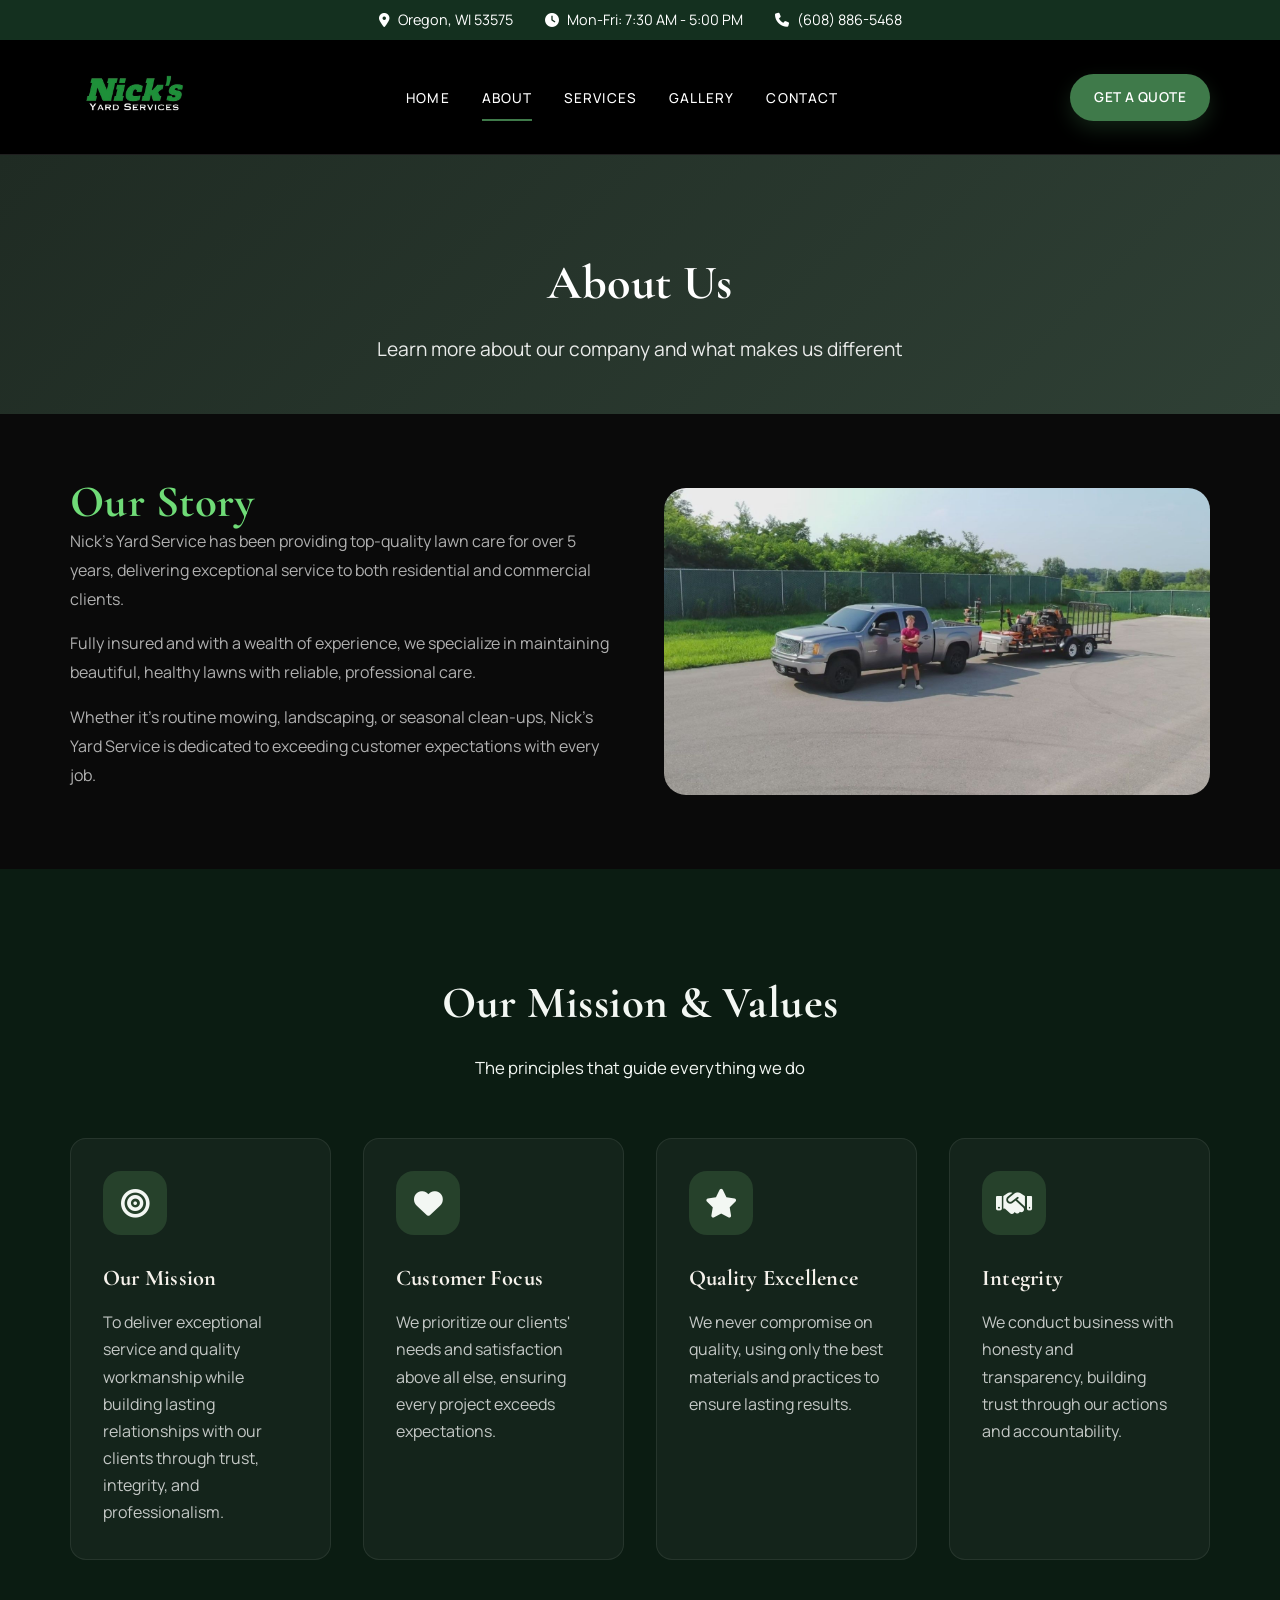
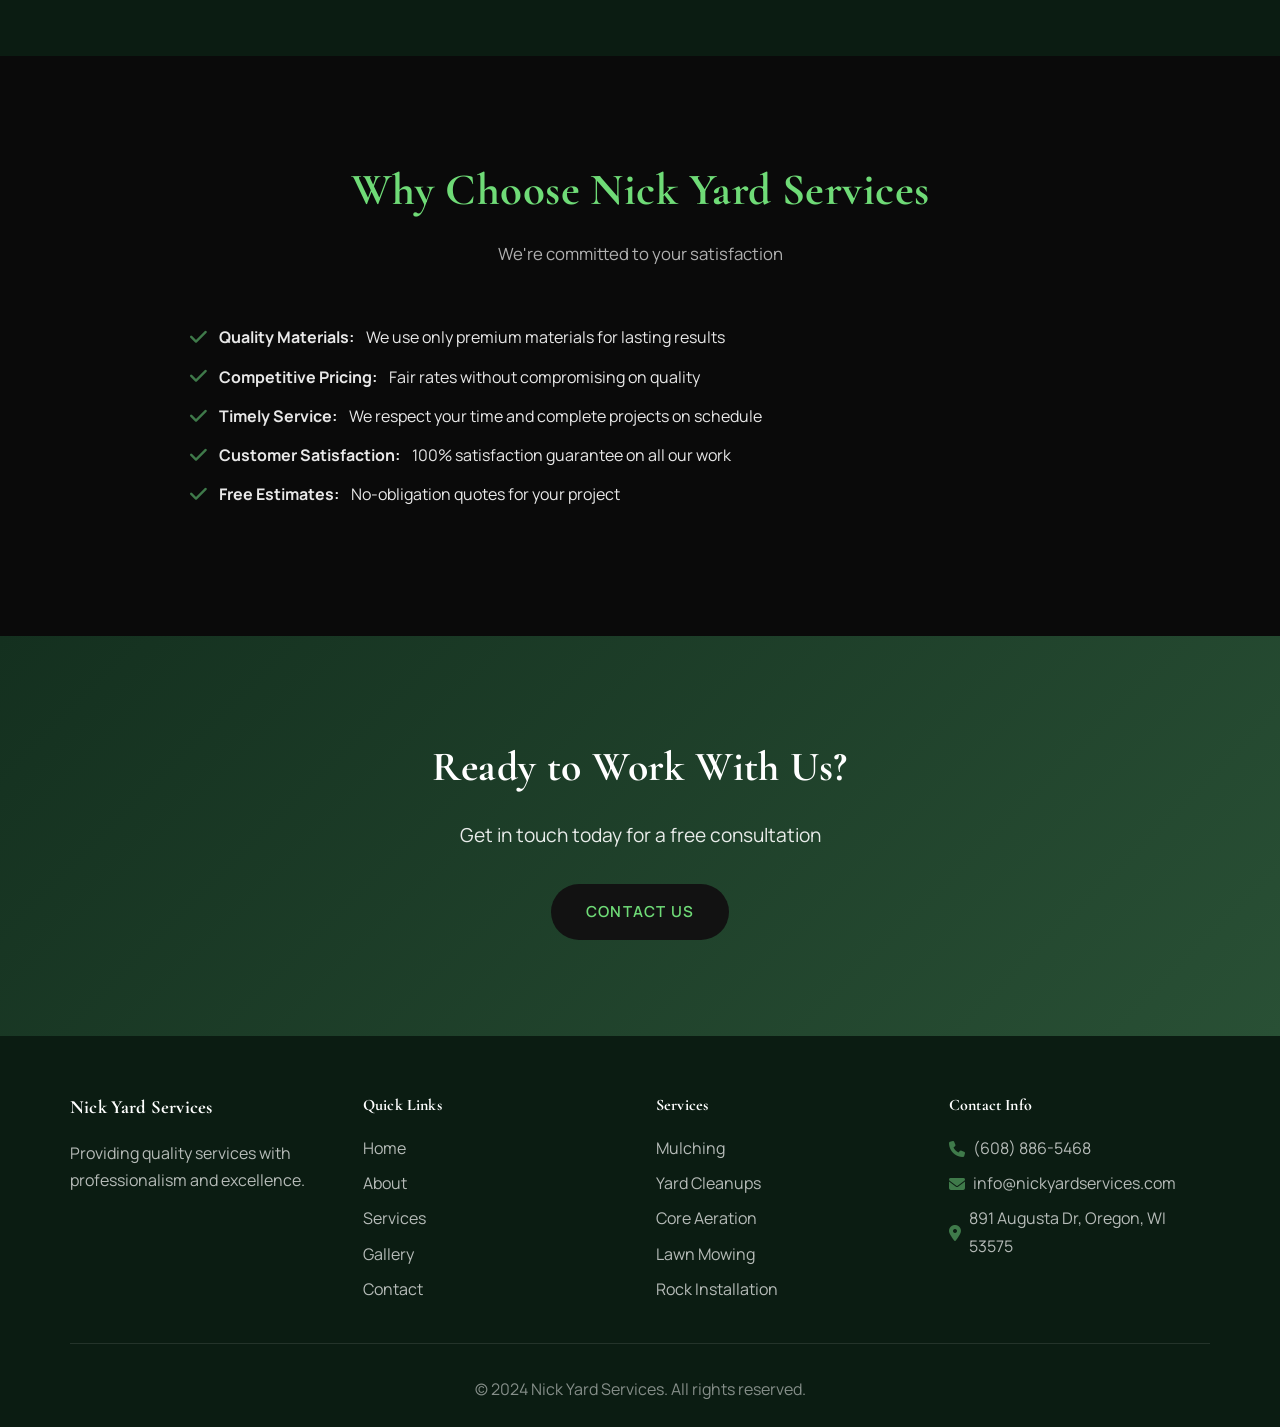
==== commit 20ab2d7d: "Removed the Social media things." ====
--- a/about.html
+++ b/about.html
@@ -162,12 +162,7 @@
                 <div class="footer-column">
                     <h3>Nick Yard Services</h3>
                     <p>Providing quality services with professionalism and excellence.</p>
-                    <div class="social-links">
-                        <a href="#"><i class="fab fa-facebook"></i></a>
-                        <a href="#"><i class="fab fa-twitter"></i></a>
-                        <a href="#"><i class="fab fa-instagram"></i></a>
-                        <a href="#"><i class="fab fa-linkedin"></i></a>
-                    </div>
+
                 </div>
                 <div class="footer-column">
                     <h4>Quick Links</h4>
--- a/css/style.css
+++ b/css/style.css
@@ -9,13 +9,13 @@
     --primary-color: #14301f;
     --secondary-color: #3f7a4a;
     --accent-color: #7bbf74;
-    --text-dark: #1b221b;
-    --text-light: #516153;
-    --bg-light: #f3f7f3;
-    --bg-white: #ffffff;
-    --border-color: #d8e2d8;
-    --shadow-soft: 0 20px 50px rgba(20, 30, 24, 0.08);
-    --shadow-strong: 0 16px 40px rgba(20, 30, 24, 0.18);
+    --text-dark: #e8e8e8;
+    --text-light: #b0b0b0;
+    --bg-light: #0a0a0a;
+    --bg-white: #121212;
+    --border-color: #2a2a2a;
+    --shadow-soft: 0 20px 50px rgba(0, 0, 0, 0.5);
+    --shadow-strong: 0 16px 40px rgba(0, 0, 0, 0.7);
     --radius-lg: 22px;
     --radius-md: 16px;
     --radius-sm: 10px;
@@ -94,6 +94,8 @@
 @media (max-width: 768px) {
     .top-bar {
         font-size: 0.8rem;
+        position: fixed;
+        padding: 0.4rem 0;
     }
     
     .top-bar-content {
@@ -324,6 +326,7 @@
     gap: 1rem;
     flex-wrap: wrap;
     animation: fadeInUp 1.1s ease forwards;
+    align-items: center;
 }
 
 
@@ -332,6 +335,7 @@
     display: flex;
     flex-wrap: wrap;
     gap: 0.75rem 1rem;
+    align-items: center;
 }
 
 .highlight {
@@ -497,17 +501,17 @@
 }
 
 .btn-secondary:hover {
-    background: white;
-    color: var(--primary-color);
+    background: var(--bg-white);
+    color: var(--hero-accent);
 }
 
 .btn-light {
-    background: white;
-    color: var(--primary-color);
+    background: var(--bg-white);
+    color: var(--hero-accent);
 }
 
 .btn-light:hover {
-    background: #f1ebe2;
+    background: var(--border-color);
     transform: translateY(-2px);
 }
 
@@ -527,7 +531,7 @@
 
 .section-header h2 {
     font-size: 2.8rem;
-    color: var(--primary-color);
+    color: var(--hero-accent);
     margin-bottom: 0.75rem;
 }
 
@@ -550,13 +554,13 @@
 }
 
 .service-card {
-    background: white;
+    background: var(--bg-white);
     padding: 3rem 2.4rem;
     border-radius: var(--radius-lg);
     text-align: left;
     transition: var(--transition);
     box-shadow: var(--shadow-soft);
-    border: 1px solid rgba(34, 34, 34, 0.05);
+    border: 1px solid var(--border-color);
     display: grid;
     gap: 1.2rem;
 }
@@ -585,8 +589,8 @@
     border-radius: 20px;
     overflow: hidden;
     background: #1a1a1a;
-    border: 1px solid rgba(20, 30, 24, 0.1);
-    box-shadow: 0 16px 30px rgba(20, 30, 24, 0.12);
+    border: 1px solid var(--border-color);
+    box-shadow: 0 16px 30px rgba(0, 0, 0, 0.5);
     cursor: ew-resize;
     touch-action: none;
     --before-after-position: 50%;
@@ -698,7 +702,7 @@
 }
 
 .before-after:hover .before-after-handle::before {
-    color: var(--primary-color);
+    color: var(--hero-accent);
     letter-spacing: 5px;
 }
 
@@ -710,7 +714,7 @@
 .service-card h3 {
     font-size: 1.6rem;
     margin-bottom: 0.5rem;
-    color: var(--primary-color);
+    color: var(--hero-accent);
 }
 
 .service-card p {
@@ -719,7 +723,7 @@
 }
 
 .service-link {
-    color: var(--secondary-color);
+    color: var(--hero-accent);
     font-weight: 600;
     display: inline-flex;
     align-items: center;
@@ -728,6 +732,7 @@
 
 .service-link:hover {
     gap: 1rem;
+    color: #8fff97;
 }
 
 /* Service cards with images */
@@ -764,7 +769,7 @@
     padding: 0 2.4rem;
     margin-bottom: 3rem;
     display: inline-flex;
-    background: rgba(63, 122, 74, 0.1);
+    background: rgba(111, 219, 119, 0.15);
     padding: 0.6rem 1.2rem;
     border-radius: 8px;
     margin-left: 2.4rem;
@@ -773,8 +778,8 @@
 }
 
 .service-card:has(.service-image) .service-link:hover {
-    background: var(--secondary-color);
-    color: white;
+    background: var(--hero-accent);
+    color: #000000;
     gap: 0.75rem;
 }
 
@@ -797,7 +802,7 @@
 
 .about-content h2 {
     font-size: 2.8rem;
-    color: var(--primary-color);
+    color: var(--hero-accent);
     line-height: 1.1;
 }
 
@@ -832,14 +837,14 @@
 .image-placeholder {
     width: 100%;
     height: 420px;
-    background: linear-gradient(135deg, rgba(63, 122, 74, 0.12), rgba(123, 191, 116, 0.2));
+    background: linear-gradient(135deg, rgba(63, 122, 74, 0.15), rgba(123, 191, 116, 0.1));
     border-radius: var(--radius-lg);
     display: flex;
     flex-direction: column;
     align-items: center;
     justify-content: center;
     color: var(--text-light);
-    border: 1px solid rgba(20, 30, 24, 0.1);
+    border: 1px solid var(--border-color);
     position: relative;
     overflow: hidden;
 }
@@ -865,7 +870,7 @@
     position: absolute;
     inset: 18px;
     border-radius: calc(var(--radius-lg) - 10px);
-    border: 1px dashed rgba(20, 30, 24, 0.15);
+    border: 1px dashed rgba(255, 255, 255, 0.15);
 }
 
 .image-placeholder i {
@@ -895,8 +900,8 @@
     text-align: left;
     padding: 2rem;
     border-radius: var(--radius-md);
-    background: white;
-    border: 1px solid rgba(20, 30, 24, 0.08);
+    background: var(--bg-white);
+    border: 1px solid var(--border-color);
     box-shadow: var(--shadow-soft);
 }
 
@@ -917,7 +922,7 @@
 .feature-item h3 {
     font-size: 1.4rem;
     margin-bottom: 0.75rem;
-    color: var(--primary-color);
+    color: var(--hero-accent);
 }
 
 .feature-item p {
@@ -951,11 +956,11 @@
 }
 
 .testimonial-card {
-    background: white;
+    background: var(--bg-white);
     padding: 2.5rem;
     border-radius: var(--radius-lg);
     box-shadow: var(--shadow-soft);
-    border: 1px solid rgba(34, 34, 34, 0.05);
+    border: 1px solid var(--border-color);
 }
 
 .testimonial-card .before-after {
@@ -977,7 +982,7 @@
 }
 
 .testimonial-author h4 {
-    color: var(--primary-color);
+    color: var(--hero-accent);
     margin-bottom: 0.25rem;
 }
 
@@ -1143,7 +1148,7 @@
 
 .filter-btn {
     background: transparent;
-    color: var(--primary-color);
+    color: var(--hero-accent);
     border: 1px solid var(--border-color);
     padding: 0.75rem 1.6rem;
     margin: 0.5rem;
@@ -1180,7 +1185,7 @@
 }
 
 .contact-form {
-    background: white;
+    background: var(--bg-white);
     padding: 2.5rem;
     border-radius: var(--radius-lg);
     box-shadow: var(--shadow-soft);
@@ -1207,6 +1212,8 @@
     font-family: inherit;
     font-size: 1rem;
     transition: var(--transition);
+    background: var(--bg-light);
+    color: var(--text-dark);
 }
 
 .form-group input:focus,
@@ -1228,7 +1235,7 @@
 }
 
 .contact-info-section h3 {
-    color: var(--primary-color);
+    color: var(--hero-accent);
     margin-bottom: 1.5rem;
 }
 
@@ -1246,7 +1253,7 @@
 }
 
 .contact-detail-text h4 {
-    color: var(--primary-color);
+    color: var(--hero-accent);
     margin-bottom: 0.25rem;
 }
 
@@ -1263,14 +1270,14 @@
 }
 
 .service-detail-card {
-    background: white;
+    background: var(--bg-white);
     padding: 2.25rem;
     border-radius: var(--radius-lg);
     box-shadow: var(--shadow-soft);
 }
 
 .service-detail-card h3 {
-    color: var(--primary-color);
+    color: var(--hero-accent);
     margin-bottom: 1rem;
     font-size: 1.5rem;
 }
@@ -1299,7 +1306,7 @@
 
 .section-title-centered {
     text-align: center;
-    color: var(--primary-color);
+    color: var(--hero-accent);
     margin-bottom: 3rem;
 }
 
@@ -1308,7 +1315,7 @@
 }
 
 .gallery-item-title {
-    color: var(--primary-color);
+    color: var(--hero-accent);
 }
 
 .gallery-item-description {
@@ -1322,7 +1329,7 @@
 }
 
 .form-heading {
-    color: var(--primary-color);
+    color: var(--hero-accent);
     margin-bottom: 1.5rem;
 }
 
@@ -1346,6 +1353,20 @@
     border-radius: 5px;
     margin-top: 1rem;
     text-align: center;
+}
+
+/* Service Area Grid */
+.service-area-grid {
+    display: grid;
+    grid-template-columns: 1fr 1fr;
+    gap: 2rem;
+    align-items: start;
+}
+
+@media (max-width: 768px) {
+    .service-area-grid {
+        grid-template-columns: 1fr;
+    }
 }
 
 .back-to-top {
@@ -1389,9 +1410,13 @@
 
     .hero-mobile {
         display: block;
-        padding: 82px 0 4.8rem;
+        padding: 117px 0 4.8rem;
         background: var(--bg-light);
         color: var(--text-dark);
+    }
+
+    .page-header {
+        padding-top: 7.5rem;
     }
 
     .hero-mobile .hero-title,
@@ -1445,10 +1470,10 @@
     }
 
     .hero-mobile-card {
-        background: #ffffff;
-        border: 1px solid rgba(20, 30, 24, 0.1);
+        background: var(--bg-white);
+        border: 1px solid var(--border-color);
         border-radius: 20px;
-        box-shadow: 0 10px 30px rgba(20, 30, 24, 0.15);
+        box-shadow: 0 10px 30px rgba(0, 0, 0, 0.5);
         padding: 2rem 1.75rem 2.25rem;
         text-align: center;
         display: flex;
@@ -1489,6 +1514,7 @@
         gap: 0.75rem;
         width: 100%;
         margin-top: 0.5rem;
+        align-items: stretch;
     }
     
     .hero-mobile .highlight {
@@ -1505,7 +1531,7 @@
 
     .header {
         position: fixed;
-        top: 0;
+        top: 35px;
         left: 0;
         right: 0;
         height: 82px;
@@ -1542,15 +1568,16 @@
     .nav-menu {
         position: fixed;
         left: -100%;
-        top: 82px;
+        top: 117px;
         flex-direction: column;
-        background: rgba(243, 247, 243, 0.98);
+        background: rgba(18, 18, 18, 0.98);
         width: 100%;
         text-align: center;
         transition: 0.3s;
-        box-shadow: 0 10px 27px rgba(0, 0, 0, 0.05);
+        box-shadow: 0 10px 27px rgba(0, 0, 0, 0.8);
         padding: 2rem 0;
         gap: 0;
+        border-top: 1px solid var(--border-color);
     }
     
     .nav-menu a {
@@ -1559,7 +1586,7 @@
     
     .nav-menu a:hover,
     .nav-menu a.active {
-        color: var(--secondary-color);
+        color: var(--hero-accent);
     }
 
     .nav-cta {
@@ -1595,10 +1622,10 @@
         margin: 0 auto;
         text-align: center;
         align-items: center;
-        background: #ffffff;
-        border: 1px solid rgba(20, 30, 24, 0.12);
+        background: var(--bg-white);
+        border: 1px solid var(--border-color);
         border-radius: 18px;
-        box-shadow: 0 18px 36px rgba(20, 30, 24, 0.2);
+        box-shadow: 0 18px 36px rgba(0, 0, 0, 0.5);
     }
 
     .hero-copy .eyebrow {
@@ -1620,7 +1647,7 @@
     .hero-copy .hero-buttons {
         width: 100%;
         flex-direction: column;
-        align-items: center;
+        align-items: stretch;
         gap: 0.9rem;
         margin-top: 0.75rem;
     }
@@ -1637,11 +1664,12 @@
     }
 
     .hero-buttons {
-        justify-content: center;
+        justify-content: flex-start;
     }
 
     .hero-highlights {
         gap: 0.75rem;
+        justify-content: flex-start;
     }
 
     .hero-copy .highlight {
@@ -1711,8 +1739,8 @@
 
     .hero-mobile .btn-secondary {
         background: transparent;
-        color: var(--primary-color);
-        border: 1px solid var(--primary-color);
+        color: var(--hero-accent);
+        border: 1px solid var(--hero-accent);
     }
     
     .hero-mobile .btn-secondary:hover {
@@ -1808,7 +1836,7 @@
     }
 
     .hero-mobile {
-        padding: 82px 0 4rem;
+        padding: 117px 0 4rem;
     }
     
     .hero-mobile-card {
